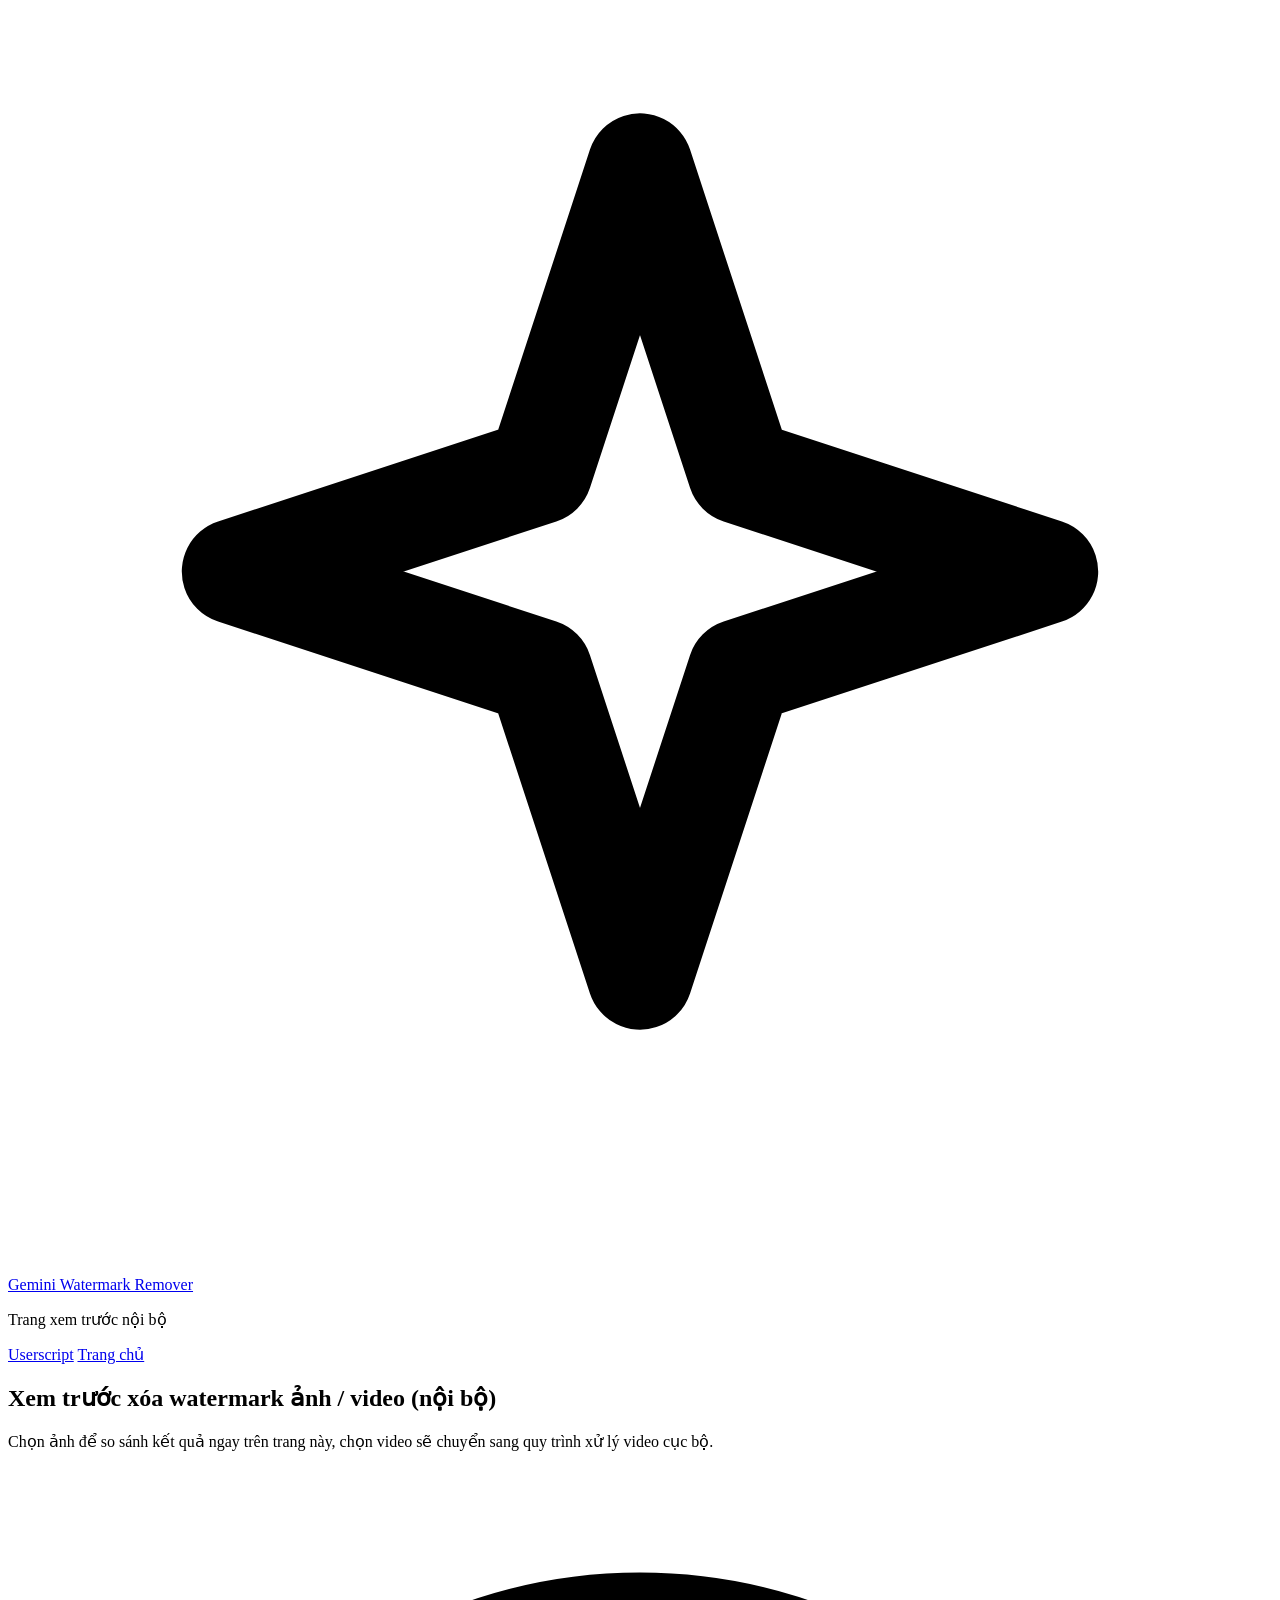
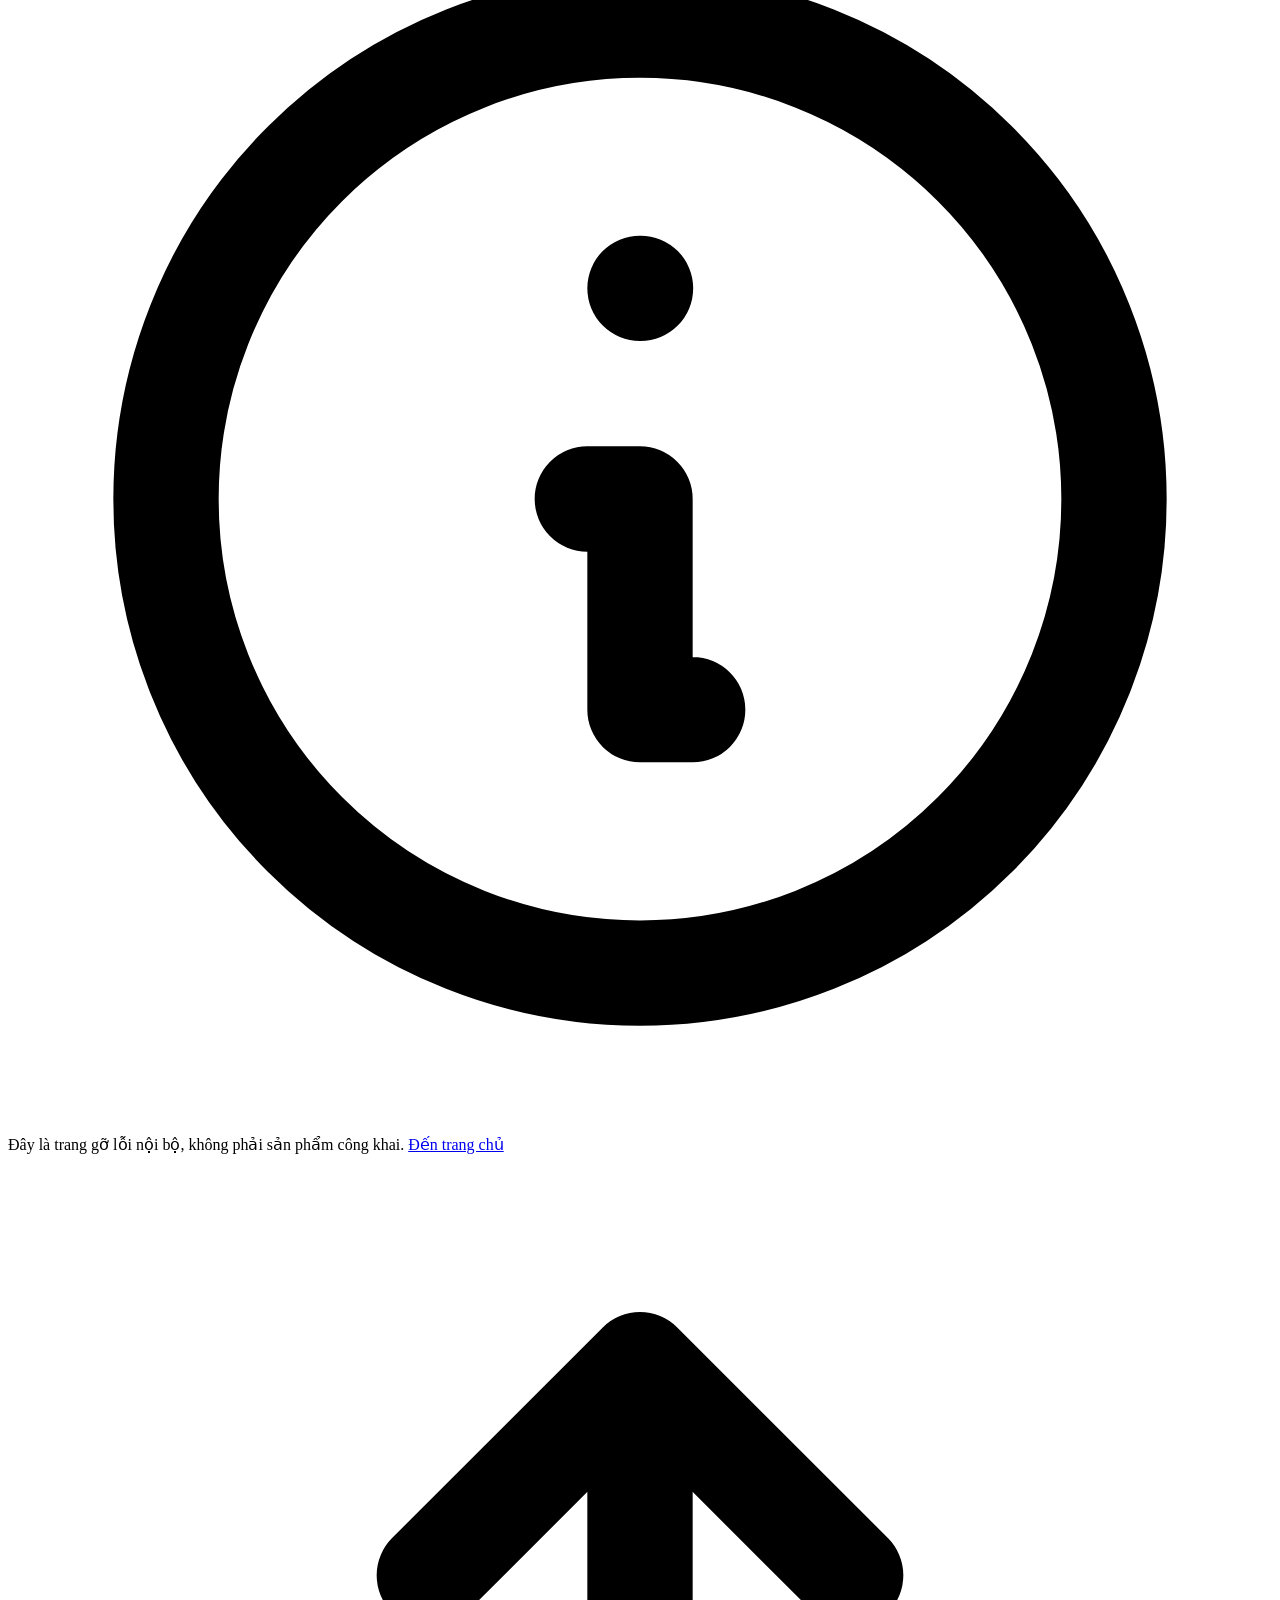
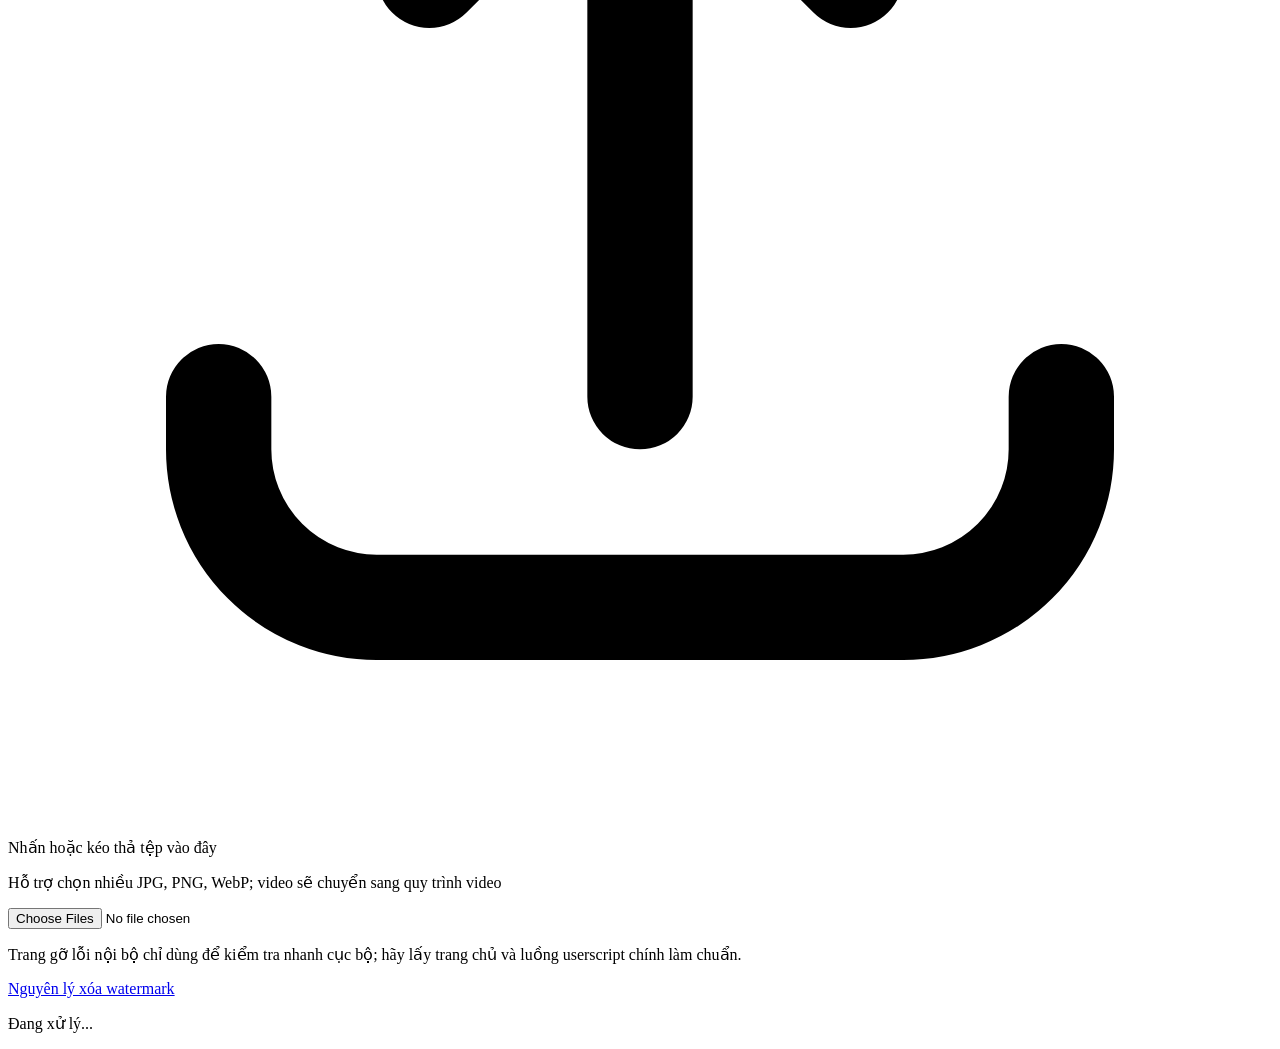
==== public/dev-preview.html @ e441774e "Vietnamese UI localization and video batch queue" ====
<!DOCTYPE html>
<html lang="vi">
<head>
  <meta charset="UTF-8">
  <meta name="viewport" content="width=device-width, initial-scale=1.0">
  <title>Gemini Watermark Remover - Xem trước nội bộ</title>
  <meta name="description" content="Internal image and video preview harness for the open-source Gemini watermark remover.">
  <meta name="robots" content="noindex, nofollow">
  <link rel="canonical" href="https://geminiwatermarkremover.io/">
  <link rel="icon" href="data:image/svg+xml,%3Csvg class='h-10 w-10 text-emerald-500' xmlns='http://www.w3.org/2000/svg' viewBox='0 0 24 24' fill='none' stroke='%2310b981' stroke-width='2' stroke-linecap='round' stroke-linejoin='round'%3E%3Cpath d='M12 3l-1.9 5.8-5.8 1.9 5.8 1.9 1.9 5.8 1.9-5.8 5.8-1.9-5.8-1.9z'/%3E%3C/svg%3E">
  <link rel="stylesheet" href="dev-preview.css">
  <script>
    // The legacy i18n bootstrap used to strip `loading` from <body> once translations
    // were applied. After retiring that module, nothing cleared the class and the
    // page stayed at opacity:0 (blank). Clear it as soon as the DOM is parsed.
    document.addEventListener('DOMContentLoaded', () => {
      document.body.classList.remove('loading');
    });
  </script>
</head>
<body class="bg-white text-gray-800 antialiased selection:bg-primary selection:text-white flex flex-col min-h-screen loading">
  <header class="sticky top-0 z-50 bg-white/95 backdrop-blur-md border-b border-gray-100">
    <div class="max-w-7xl mx-auto px-4 sm:px-6 lg:px-8 h-16 flex items-center justify-between">
      <div class="flex items-center gap-2">
        <svg class="h-10 w-10 text-emerald-500" xmlns="http://www.w3.org/2000/svg" viewBox="0 0 24 24" fill="none" stroke="currentColor" stroke-width="2" stroke-linecap="round" stroke-linejoin="round">
          <path d="m12 3-1.9 5.8-5.8 1.9 5.8 1.9 1.9 5.8 1.9-5.8 5.8-1.9-5.8-1.9Z"></path>
        </svg>
        <div>
          <a href="./" class="text-sm md:text-xl font-bold tracking-tight text-primary hover:text-primary-hover transition-colors">Gemini Watermark Remover</a>
          <p class="text-xs text-gray-500">Trang xem trước nội bộ</p>
        </div>
      </div>
      <nav class="flex gap-3 text-sm font-medium text-gray-600 items-center">
        <a href="userscript/gemini-watermark-remover.user.js" target="_blank" class="hidden md:inline-block hover:text-primary transition-colors">Userscript</a>
        <a href="https://geminiwatermarkremover.io/" target="_blank" rel="noopener noreferrer" class="hover:text-primary transition-colors">Trang chủ</a>
      </nav>
    </div>
  </header>

  <main class="flex-grow bg-gray-50/50 pb-12">
    <section class="pt-12 pb-8 text-center px-4">
      <h1 class="text-3xl md:text-4xl font-bold text-gray-900 mb-4 tracking-tight">
        Xem trước xóa watermark ảnh / video (nội bộ)
      </h1>
      <p class="text-gray-500 max-w-2xl mx-auto mb-6 text-sm md:text-base">
        Chọn ảnh để so sánh kết quả ngay trên trang này, chọn video sẽ chuyển sang quy trình xử lý video cục bộ.
      </p>

      <div class="max-w-xl mx-auto flex items-center justify-center gap-2 text-sm text-gray-500 bg-white border border-gray-200 rounded-full px-4 py-1.5 shadow-sm mb-8">
        <svg class="w-4 h-4 text-gray-400" fill="none" stroke="currentColor" viewBox="0 0 24 24"><path stroke-linecap="round" stroke-linejoin="round" stroke-width="2" d="M13 16h-1v-4h-1m1-4h.01M21 12a9 9 0 11-18 0 9 9 0 0118 0z"></path></svg>
        <span>Đây là trang gỡ lỗi nội bộ, không phải sản phẩm công khai.</span>
        <a href="https://geminiwatermarkremover.io/" target="_blank" rel="noopener noreferrer" class="font-medium text-gray-700 hover:text-black underline underline-offset-2">Đến trang chủ</a>
      </div>

      <div class="max-w-3xl mx-auto bg-white rounded-xl shadow-sm border border-gray-200 overflow-hidden">
        <div id="uploadArea" class="group relative flex flex-col items-center justify-center w-full h-56 hover:bg-gray-50 transition-colors cursor-pointer">
          <div class="absolute inset-4 border-2 border-dashed border-gray-200 rounded-lg group-hover:border-gray-300 transition-colors pointer-events-none"></div>
          <div class="flex flex-col items-center justify-center relative z-10">
            <div class="w-12 h-12 bg-gray-100 rounded-full flex items-center justify-center mb-3 text-gray-500 group-hover:text-gray-700 group-hover:scale-105 transition-all duration-200">
              <svg class="w-6 h-6" fill="none" stroke="currentColor" viewBox="0 0 24 24"><path d="M4 16v1a3 3 0 003 3h10a3 3 0 003-3v-1m-4-8l-4-4m0 0L8 8m4-4v12" stroke-width="2" stroke-linecap="round" stroke-linejoin="round"></path></svg>
            </div>
            <p class="mb-1 text-base font-medium text-gray-800">Nhấn hoặc kéo thả tệp vào đây</p>
            <p class="text-xs text-gray-400">Hỗ trợ chọn nhiều JPG, PNG, WebP; video sẽ chuyển sang quy trình video</p>
          </div>
          <input type="file" id="fileInput" accept="image/jpeg,image/png,image/webp,video/mp4,video/webm,video/quicktime,video/*" multiple class="hidden" />
        </div>
      </div>
    </section>

    <section id="singlePreview" class="max-w-6xl mx-auto px-4" style="display: none;">
      <div class="flex flex-col md:flex-row gap-6">
        <div class="flex-1">
          <div class="bg-white rounded-xl shadow-sm border border-gray-200 overflow-hidden flex flex-col h-full">
            <div class="bg-gray-50/80 px-4 py-2.5 border-b border-gray-200 flex justify-between items-center">
              <h3 class="text-sm font-semibold text-gray-700 flex items-center gap-2">
                So sánh trước / sau
              </h3>
              <div class="flex gap-4">
                <span id="originalInfo" class="text-xs text-gray-500 font-mono"></span>
                <span id="processedInfo" class="text-xs text-primary font-mono" style="display: none;"></span>
              </div>
            </div>

            <div class="relative w-full flex-1 flex items-center justify-center bg-[url('[data-uri]')] select-none group min-h-[400px]">
              <div id="comparisonContainer" class="relative mx-auto w-fit max-w-full">
                <img id="originalImage" class="block w-auto h-auto max-w-full max-h-[65vh] object-contain object-right-bottom" draggable="false" />
                <div id="processedOverlay" class="absolute top-0 left-0 h-full w-[50%] overflow-hidden border-r-[1.5px] border-white shadow-[1px_0_4px_rgba(0,0,0,0.15)] box-content z-10" style="display: none;">
                  <img id="processedImage" class="block h-full max-w-none object-contain object-right-bottom" draggable="false" />
                </div>
                <div id="sliderHandle" class="absolute top-0 bottom-0 w-10 -ml-5 z-20 cursor-col-resize flex items-center justify-center group-hover:opacity-100 transition-opacity" style="left: 50%; display: none;">
                  <div class="absolute w-7 h-7 bg-white rounded-full shadow-[0_1px_3px_rgba(0,0,0,0.2)] flex items-center justify-center border border-gray-100">
                    <svg class="w-3.5 h-3.5 text-gray-400" fill="none" stroke="currentColor" viewBox="0 0 24 24"><path stroke-linecap="round" stroke-linejoin="round" stroke-width="2.5" d="M8 9l-3 3 3 3m8-6l3 3-3 3"></path></svg>
                  </div>
                </div>
                <div class="absolute top-3 left-3 bg-white/90 backdrop-blur text-gray-700 text-xs font-medium px-2 py-0.5 rounded shadow-sm border border-gray-200 pointer-events-none z-30">Đã xử lý</div>
                <div class="absolute top-3 right-3 bg-white/90 backdrop-blur text-gray-700 text-xs font-medium px-2 py-0.5 rounded shadow-sm border border-gray-200 pointer-events-none z-30">Ảnh gốc</div>
              </div>
            </div>
          </div>
        </div>

        <div class="w-full md:w-64 lg:w-72 flex-shrink-0">
          <div class="bg-white rounded-xl shadow-sm border border-gray-200 p-5 sticky top-20">
            <h4 class="text-sm font-semibold text-gray-900 mb-4">Thao tác</h4>
            <div class="space-y-2.5">
              <button id="copyBtn" class="w-full py-2 px-4 bg-primary hover:bg-primary-hover active:scale-[0.98] text-white rounded-lg text-sm font-medium transition-transform duration-100 flex items-center justify-center gap-2 shadow-sm" style="display: none;">
                <svg class="w-4 h-4" fill="none" stroke="currentColor" viewBox="0 0 24 24"><path stroke-linecap="round" stroke-linejoin="round" stroke-width="2" d="M8 5H6a2 2 0 00-2 2v12a2 2 0 002 2h10a2 2 0 002-2v-1M8 5a2 2 0 002 2h2a2 2 0 002-2M8 5a2 2 0 002-2M8 5a2 2 0 012-2h2a2 2 0 012 2m-1 10H8m4-3H8m1.5 6H8"></path></svg>
                <span>Sao chép kết quả</span>
              </button>

              <button id="downloadBtn" class="w-full py-2 px-4 bg-gray-900 hover:bg-black active:scale-[0.98] text-white rounded-lg text-sm font-medium transition-transform duration-100 flex items-center justify-center gap-2 shadow-sm" style="display: none;">
                <svg class="w-4 h-4" fill="none" stroke="currentColor" viewBox="0 0 24 24"><path stroke-linecap="round" stroke-linejoin="round" stroke-width="2" d="M4 16v1a3 3 0 003 3h10a3 3 0 003-3v-1m-4-4l-4 4m0 0l-4-4m4 4V4"></path></svg>
                <span>Tải kết quả</span>
              </button>

              <button id="resetBtn" class="w-full py-2 px-4 bg-white border border-gray-200 text-gray-600 hover:bg-gray-50 active:scale-[0.98] rounded-lg text-sm font-medium transition-transform duration-100 flex items-center justify-center gap-2">
                <svg class="w-4 h-4" fill="none" stroke="currentColor" viewBox="0 0 24 24"><path stroke-linecap="round" stroke-linejoin="round" stroke-width="2" d="M4 4v5h.582m15.356 2A8.001 8.001 0 004.582 9m0 0H9m11 11v-5h-.581m0 0a8.003 8.003 0 01-15.357-2m15.357 2H15"></path></svg>
                <span>Đổi tệp</span>
              </button>
            </div>
            <div id="statusMessage" class="mt-4 text-xs text-gray-500 min-h-[1.25rem]"></div>
          </div>
        </div>
      </div>
    </section>

    <section id="multiPreview" class="max-w-6xl mx-auto px-4" style="display: none;">
      <div class="bg-white rounded-xl shadow-sm border border-gray-200 overflow-hidden">
        <div class="bg-gray-50/80 px-4 py-2.5 border-b border-gray-200 flex justify-between items-center">
          <div>
            <h3 class="text-sm font-semibold text-gray-700">Xem trước hàng loạt</h3>
            <p id="progressText" class="text-xs text-gray-500">Tiến độ: 0/0</p>
          </div>
          <button id="batchResetBtn" class="py-2 px-4 bg-white border border-gray-200 text-gray-600 hover:bg-gray-50 active:scale-[0.98] rounded-lg text-sm font-medium transition-transform duration-100">
            Đổi tệp
          </button>
        </div>
        <div id="imageList" class="batch-list"></div>
      </div>
    </section>
  </main>

  <footer class="bg-emerald-600 text-white py-8 mt-auto">
    <div class="max-w-7xl mx-auto px-4 text-center">
      <p class="text-emerald-100 text-sm mb-4">
        Trang gỡ lỗi nội bộ chỉ dùng để kiểm tra nhanh cục bộ; hãy lấy trang chủ và luồng userscript chính làm chuẩn.
      </p>
      <div class="text-sm font-medium">
        <a href="https://allenkuo.medium.com/removing-gemini-ai-watermarks-a-deep-dive-into-reverse-alpha-blending-bbbd83af2a3f" target="_blank" rel="noopener noreferrer" class="hover:text-white transition-colors">Nguyên lý xóa watermark</a>
      </div>
    </div>
  </footer>

  <div id="loadingOverlay" class="fixed inset-0 bg-white/80 backdrop-blur-sm z-[60] hidden flex items-center justify-center">
    <div class="flex flex-col items-center">
      <div class="animate-spin rounded-full h-12 w-12 border-b-2 border-primary mb-4"></div>
      <p class="text-gray-600 font-medium">Đang xử lý...</p>
    </div>
  </div>

  <script src="app.js"></script>
</body>
</html>
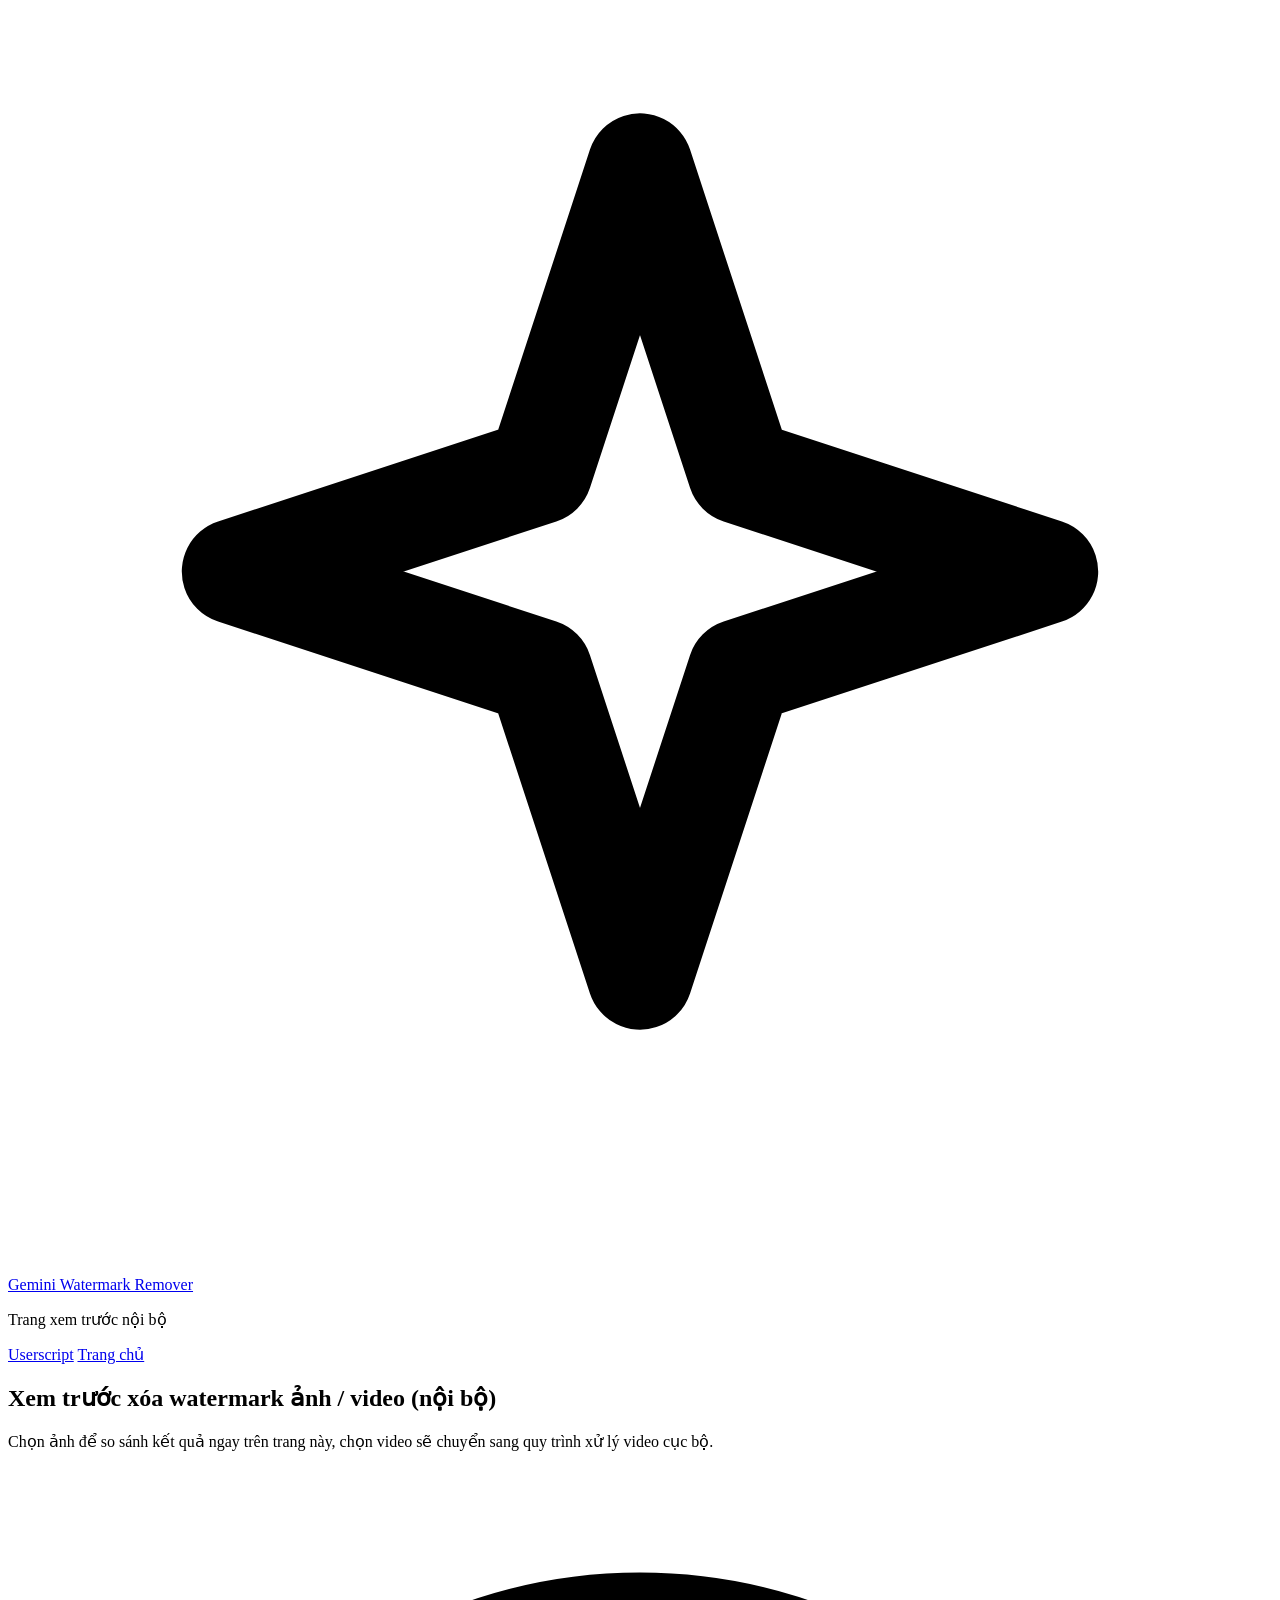
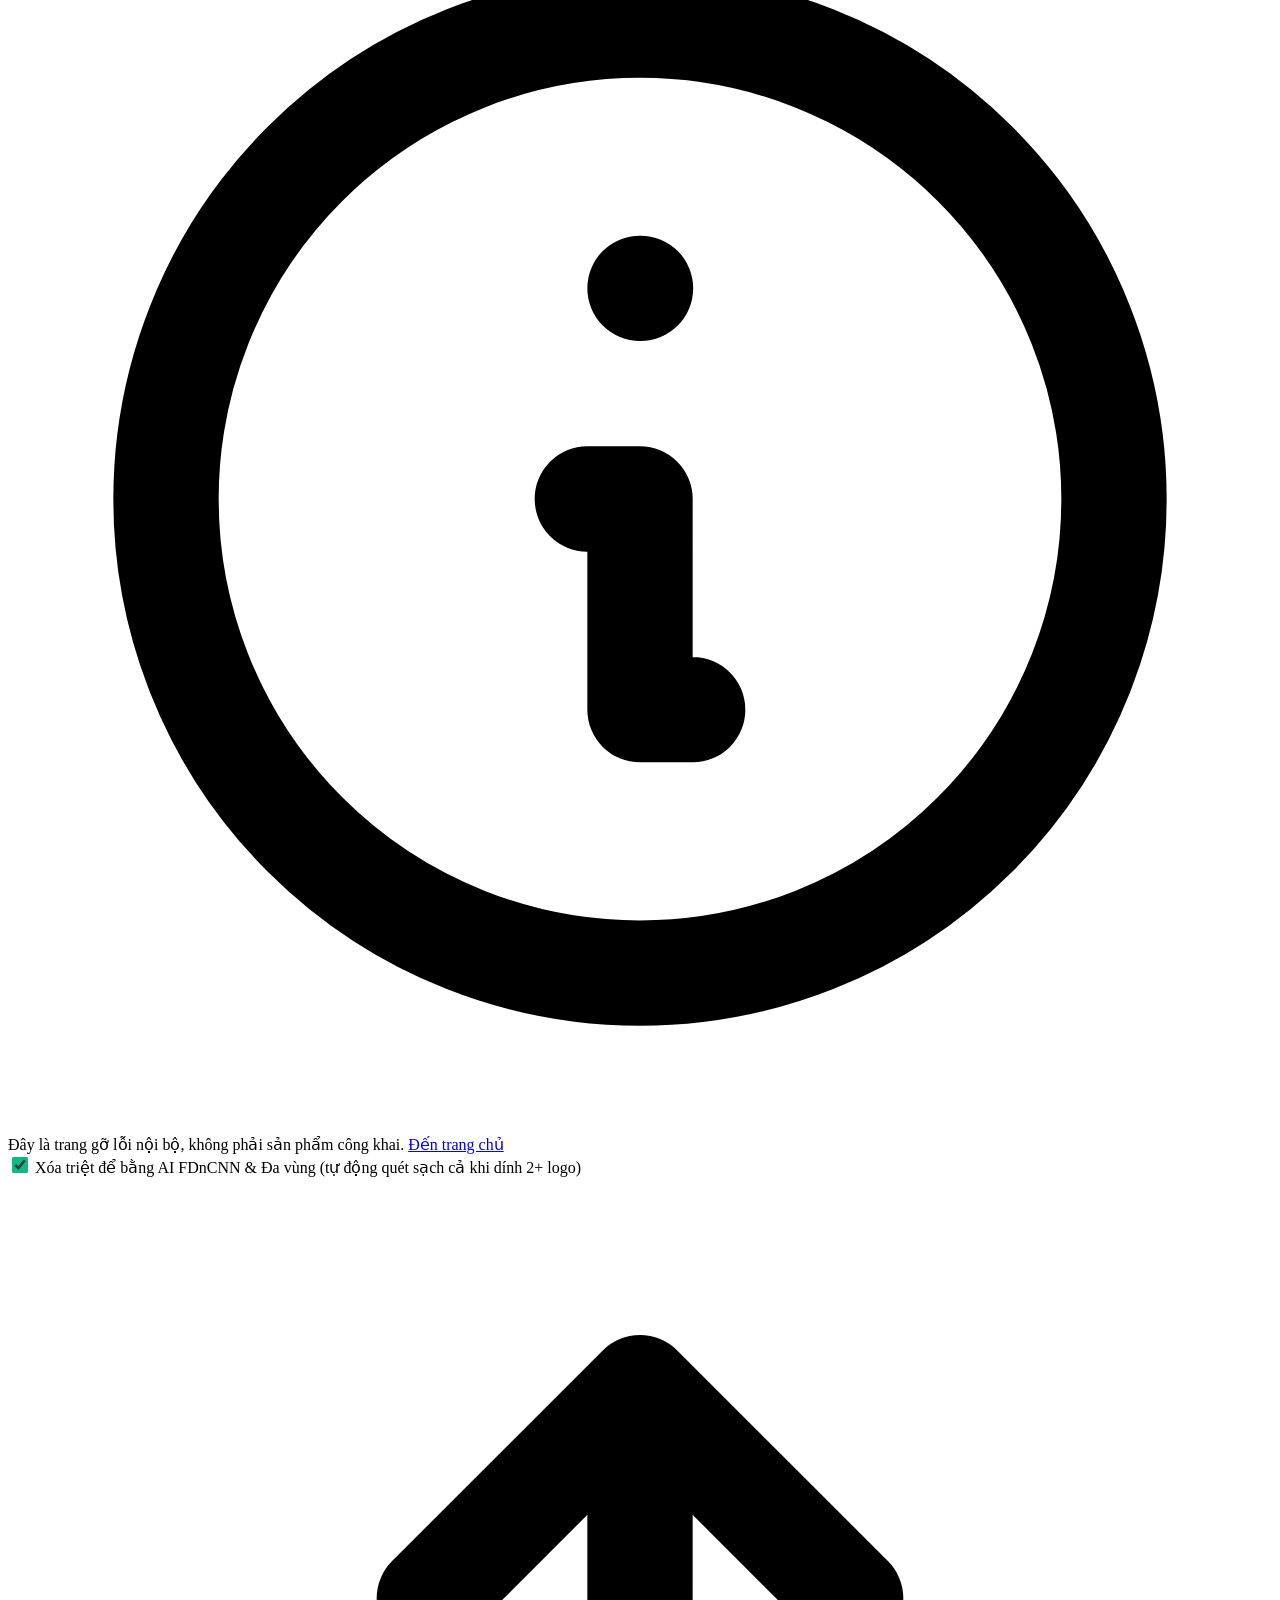
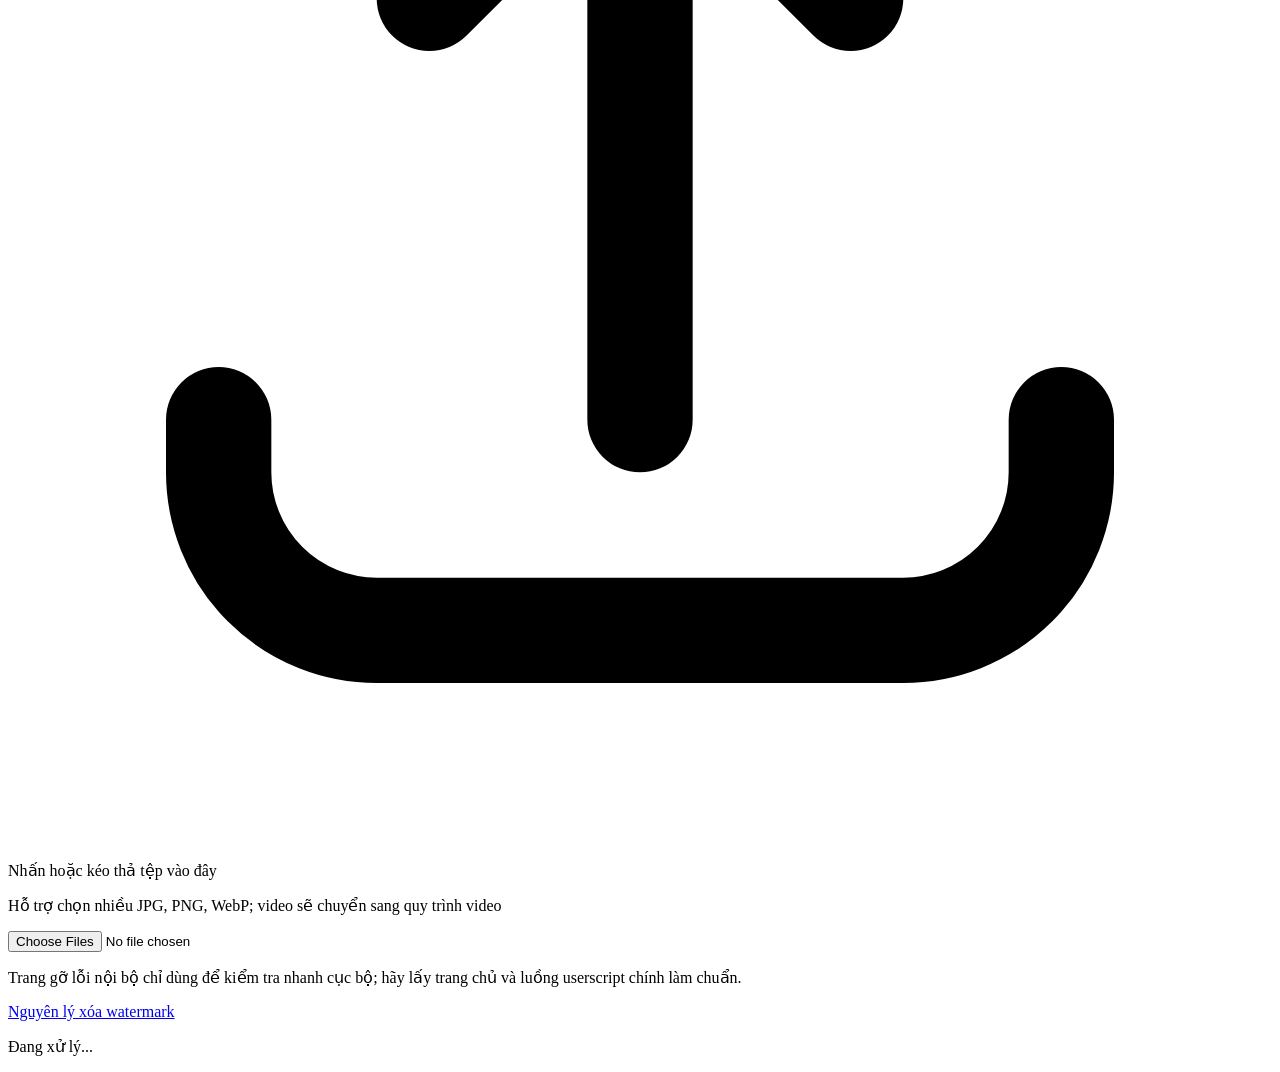
==== commit 7351ce12: "refactor: add local dev preview tools, multi-region watermark cleanup engine, and video processing p" ====
--- a/public/dev-preview.html
+++ b/public/dev-preview.html
@@ -50,6 +50,13 @@
         <svg class="w-4 h-4 text-gray-400" fill="none" stroke="currentColor" viewBox="0 0 24 24"><path stroke-linecap="round" stroke-linejoin="round" stroke-width="2" d="M13 16h-1v-4h-1m1-4h.01M21 12a9 9 0 11-18 0 9 9 0 0118 0z"></path></svg>
         <span>Đây là trang gỡ lỗi nội bộ, không phải sản phẩm công khai.</span>
         <a href="https://geminiwatermarkremover.io/" target="_blank" rel="noopener noreferrer" class="font-medium text-gray-700 hover:text-black underline underline-offset-2">Đến trang chủ</a>
+      </div>
+
+      <div class="max-w-3xl mx-auto mb-4 flex items-center justify-center">
+        <label for="thoroughModeToggle" class="flex items-center gap-2 text-sm text-gray-700 bg-white border border-gray-200 rounded-full px-4 py-2 shadow-sm cursor-pointer select-none">
+          <input type="checkbox" id="thoroughModeToggle" checked style="accent-color: #10b981; width: 16px; height: 16px; cursor: pointer;" />
+          <span class="font-medium">Xóa triệt để bằng AI FDnCNN &amp; Đa vùng (tự động quét sạch cả khi dính 2+ logo)</span>
+        </label>
       </div>
 
       <div class="max-w-3xl mx-auto bg-white rounded-xl shadow-sm border border-gray-200 overflow-hidden">
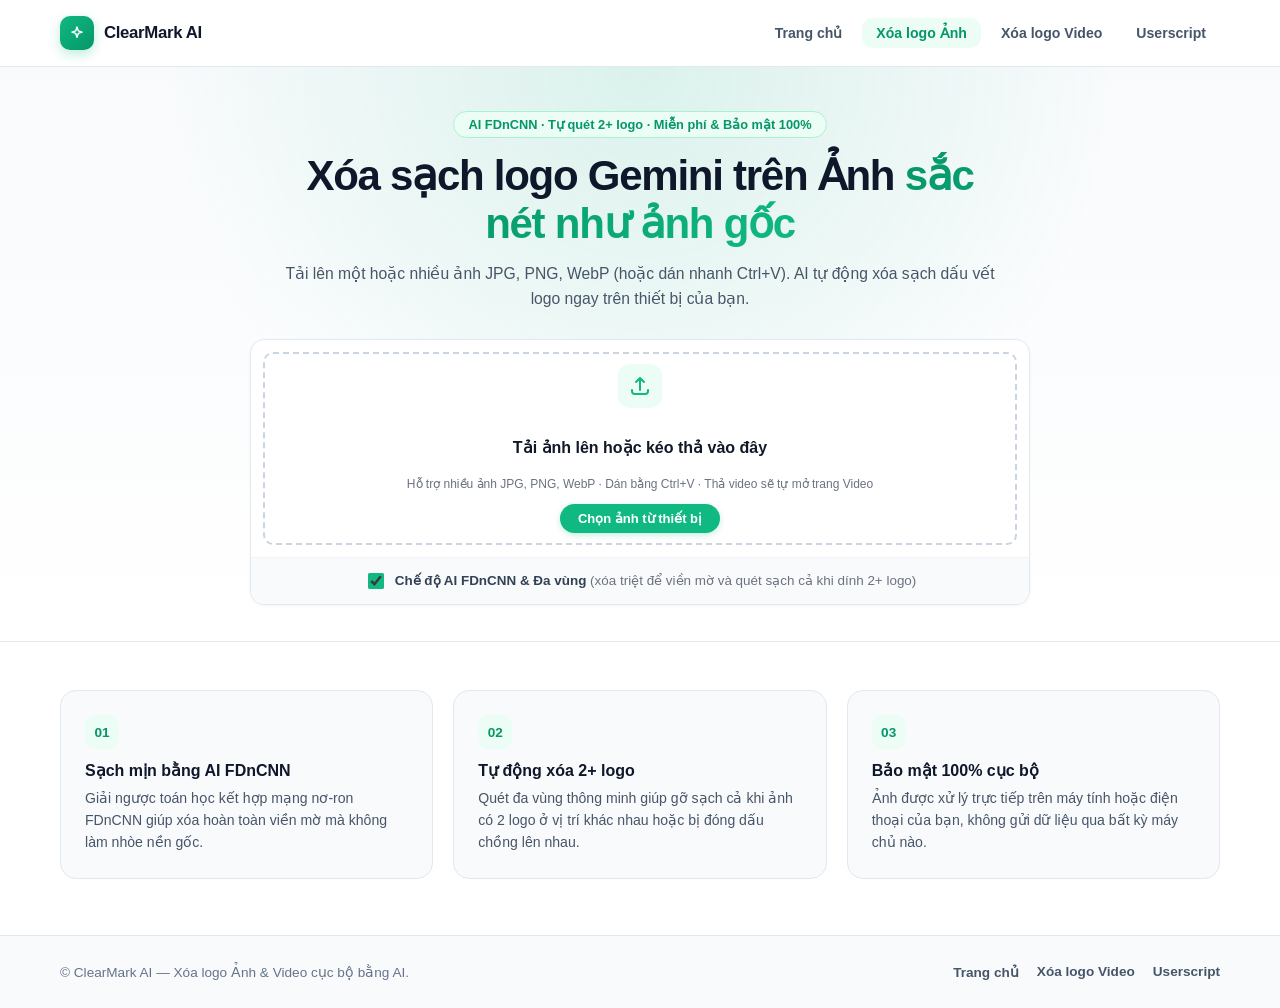
==== commit 81d2f3e0: "feat: add development preview assets and application scaffolding" ====
--- a/public/dev-preview.html
+++ b/public/dev-preview.html
@@ -2,161 +2,212 @@
 <html lang="vi">
 <head>
   <meta charset="UTF-8">
-  <meta name="viewport" content="width=device-width, initial-scale=1.0">
-  <title>Gemini Watermark Remover - Xem trước nội bộ</title>
-  <meta name="description" content="Internal image and video preview harness for the open-source Gemini watermark remover.">
+  <meta name="viewport" content="width=device-width, initial-scale=1.0, viewport-fit=cover">
+  <title>ClearMark AI — Xóa logo Gemini trên Ảnh bằng AI</title>
+  <meta name="description" content="Xóa sạch logo Gemini trên ảnh chỉ trong 1 giây bằng AI FDnCNN. Hỗ trợ xóa hàng loạt, tự quét 2+ logo và bảo mật 100% trên thiết bị.">
   <meta name="robots" content="noindex, nofollow">
-  <link rel="canonical" href="https://geminiwatermarkremover.io/">
+  <meta name="theme-color" content="#059669">
   <link rel="icon" href="data:image/svg+xml,%3Csvg class='h-10 w-10 text-emerald-500' xmlns='http://www.w3.org/2000/svg' viewBox='0 0 24 24' fill='none' stroke='%2310b981' stroke-width='2' stroke-linecap='round' stroke-linejoin='round'%3E%3Cpath d='M12 3l-1.9 5.8-5.8 1.9 5.8 1.9 1.9 5.8 1.9-5.8 5.8-1.9-5.8-1.9z'/%3E%3C/svg%3E">
   <link rel="stylesheet" href="dev-preview.css">
   <script>
-    // The legacy i18n bootstrap used to strip `loading` from <body> once translations
-    // were applied. After retiring that module, nothing cleared the class and the
-    // page stayed at opacity:0 (blank). Clear it as soon as the DOM is parsed.
     document.addEventListener('DOMContentLoaded', () => {
       document.body.classList.remove('loading');
     });
   </script>
 </head>
-<body class="bg-white text-gray-800 antialiased selection:bg-primary selection:text-white flex flex-col min-h-screen loading">
-  <header class="sticky top-0 z-50 bg-white/95 backdrop-blur-md border-b border-gray-100">
-    <div class="max-w-7xl mx-auto px-4 sm:px-6 lg:px-8 h-16 flex items-center justify-between">
-      <div class="flex items-center gap-2">
-        <svg class="h-10 w-10 text-emerald-500" xmlns="http://www.w3.org/2000/svg" viewBox="0 0 24 24" fill="none" stroke="currentColor" stroke-width="2" stroke-linecap="round" stroke-linejoin="round">
-          <path d="m12 3-1.9 5.8-5.8 1.9 5.8 1.9 1.9 5.8 1.9-5.8 5.8-1.9-5.8-1.9Z"></path>
-        </svg>
-        <div>
-          <a href="./" class="text-sm md:text-xl font-bold tracking-tight text-primary hover:text-primary-hover transition-colors">Gemini Watermark Remover</a>
-          <p class="text-xs text-gray-500">Trang xem trước nội bộ</p>
-        </div>
-      </div>
-      <nav class="flex gap-3 text-sm font-medium text-gray-600 items-center">
-        <a href="userscript/gemini-watermark-remover.user.js" target="_blank" class="hidden md:inline-block hover:text-primary transition-colors">Userscript</a>
-        <a href="https://geminiwatermarkremover.io/" target="_blank" rel="noopener noreferrer" class="hover:text-primary transition-colors">Trang chủ</a>
+<body class="saas-body text-gray-800 antialiased selection:bg-primary selection:text-white flex flex-col min-h-screen loading">
+  <header class="saas-navbar sticky top-0 z-50">
+    <div class="saas-container saas-navbar-inner">
+      <a href="./index.html" class="saas-brand">
+        <span class="saas-brand-mark" aria-hidden="true">
+          <svg class="w-4 h-4" xmlns="http://www.w3.org/2000/svg" viewBox="0 0 24 24" fill="none" stroke="currentColor" stroke-width="2.2" stroke-linecap="round" stroke-linejoin="round">
+            <path d="m12 3-1.9 5.8-5.8 1.9 5.8 1.9 1.9 5.8 1.9-5.8 5.8-1.9-5.8-1.9Z"></path>
+          </svg>
+        </span>
+        <span>ClearMark AI</span>
+      </a>
+
+      <nav class="saas-nav" aria-label="Điều hướng chính">
+        <a href="./index.html" class="saas-nav-link">Trang chủ</a>
+        <a href="./dev-preview.html" class="saas-nav-link active" aria-current="page">Xóa logo Ảnh</a>
+        <a href="./video-preview.html" class="saas-nav-link">Xóa logo Video</a>
+        <a href="userscript/gemini-watermark-remover.user.js" target="_blank" class="saas-nav-link saas-hide-sm">Userscript</a>
       </nav>
     </div>
   </header>
 
-  <main class="flex-grow bg-gray-50/50 pb-12">
-    <section class="pt-12 pb-8 text-center px-4">
-      <h1 class="text-3xl md:text-4xl font-bold text-gray-900 mb-4 tracking-tight">
-        Xem trước xóa watermark ảnh / video (nội bộ)
-      </h1>
-      <p class="text-gray-500 max-w-2xl mx-auto mb-6 text-sm md:text-base">
-        Chọn ảnh để so sánh kết quả ngay trên trang này, chọn video sẽ chuyển sang quy trình xử lý video cục bộ.
-      </p>
-
-      <div class="max-w-xl mx-auto flex items-center justify-center gap-2 text-sm text-gray-500 bg-white border border-gray-200 rounded-full px-4 py-1.5 shadow-sm mb-8">
-        <svg class="w-4 h-4 text-gray-400" fill="none" stroke="currentColor" viewBox="0 0 24 24"><path stroke-linecap="round" stroke-linejoin="round" stroke-width="2" d="M13 16h-1v-4h-1m1-4h.01M21 12a9 9 0 11-18 0 9 9 0 0118 0z"></path></svg>
-        <span>Đây là trang gỡ lỗi nội bộ, không phải sản phẩm công khai.</span>
-        <a href="https://geminiwatermarkremover.io/" target="_blank" rel="noopener noreferrer" class="font-medium text-gray-700 hover:text-black underline underline-offset-2">Đến trang chủ</a>
-      </div>
-
-      <div class="max-w-3xl mx-auto mb-4 flex items-center justify-center">
-        <label for="thoroughModeToggle" class="flex items-center gap-2 text-sm text-gray-700 bg-white border border-gray-200 rounded-full px-4 py-2 shadow-sm cursor-pointer select-none">
-          <input type="checkbox" id="thoroughModeToggle" checked style="accent-color: #10b981; width: 16px; height: 16px; cursor: pointer;" />
-          <span class="font-medium">Xóa triệt để bằng AI FDnCNN &amp; Đa vùng (tự động quét sạch cả khi dính 2+ logo)</span>
-        </label>
-      </div>
-
-      <div class="max-w-3xl mx-auto bg-white rounded-xl shadow-sm border border-gray-200 overflow-hidden">
-        <div id="uploadArea" class="group relative flex flex-col items-center justify-center w-full h-56 hover:bg-gray-50 transition-colors cursor-pointer">
-          <div class="absolute inset-4 border-2 border-dashed border-gray-200 rounded-lg group-hover:border-gray-300 transition-colors pointer-events-none"></div>
-          <div class="flex flex-col items-center justify-center relative z-10">
-            <div class="w-12 h-12 bg-gray-100 rounded-full flex items-center justify-center mb-3 text-gray-500 group-hover:text-gray-700 group-hover:scale-105 transition-all duration-200">
-              <svg class="w-6 h-6" fill="none" stroke="currentColor" viewBox="0 0 24 24"><path d="M4 16v1a3 3 0 003 3h10a3 3 0 003-3v-1m-4-8l-4-4m0 0L8 8m4-4v12" stroke-width="2" stroke-linecap="round" stroke-linejoin="round"></path></svg>
-            </div>
-            <p class="mb-1 text-base font-medium text-gray-800">Nhấn hoặc kéo thả tệp vào đây</p>
-            <p class="text-xs text-gray-400">Hỗ trợ chọn nhiều JPG, PNG, WebP; video sẽ chuyển sang quy trình video</p>
-          </div>
-          <input type="file" id="fileInput" accept="image/jpeg,image/png,image/webp,video/mp4,video/webm,video/quicktime,video/*" multiple class="hidden" />
-        </div>
-      </div>
-    </section>
-
-    <section id="singlePreview" class="max-w-6xl mx-auto px-4" style="display: none;">
-      <div class="flex flex-col md:flex-row gap-6">
-        <div class="flex-1">
-          <div class="bg-white rounded-xl shadow-sm border border-gray-200 overflow-hidden flex flex-col h-full">
-            <div class="bg-gray-50/80 px-4 py-2.5 border-b border-gray-200 flex justify-between items-center">
-              <h3 class="text-sm font-semibold text-gray-700 flex items-center gap-2">
-                So sánh trước / sau
-              </h3>
-              <div class="flex gap-4">
-                <span id="originalInfo" class="text-xs text-gray-500 font-mono"></span>
-                <span id="processedInfo" class="text-xs text-primary font-mono" style="display: none;"></span>
-              </div>
-            </div>
-
-            <div class="relative w-full flex-1 flex items-center justify-center bg-[url('[data-uri]')] select-none group min-h-[400px]">
-              <div id="comparisonContainer" class="relative mx-auto w-fit max-w-full">
-                <img id="originalImage" class="block w-auto h-auto max-w-full max-h-[65vh] object-contain object-right-bottom" draggable="false" />
-                <div id="processedOverlay" class="absolute top-0 left-0 h-full w-[50%] overflow-hidden border-r-[1.5px] border-white shadow-[1px_0_4px_rgba(0,0,0,0.15)] box-content z-10" style="display: none;">
-                  <img id="processedImage" class="block h-full max-w-none object-contain object-right-bottom" draggable="false" />
-                </div>
-                <div id="sliderHandle" class="absolute top-0 bottom-0 w-10 -ml-5 z-20 cursor-col-resize flex items-center justify-center group-hover:opacity-100 transition-opacity" style="left: 50%; display: none;">
-                  <div class="absolute w-7 h-7 bg-white rounded-full shadow-[0_1px_3px_rgba(0,0,0,0.2)] flex items-center justify-center border border-gray-100">
-                    <svg class="w-3.5 h-3.5 text-gray-400" fill="none" stroke="currentColor" viewBox="0 0 24 24"><path stroke-linecap="round" stroke-linejoin="round" stroke-width="2.5" d="M8 9l-3 3 3 3m8-6l3 3-3 3"></path></svg>
+  <main class="flex-grow">
+    <section class="saas-hero">
+      <div class="saas-container">
+        <div class="saas-hero-copy">
+          <span class="saas-badge">AI FDnCNN · Tự quét 2+ logo · Miễn phí &amp; Bảo mật 100%</span>
+          <h1 class="saas-title">Xóa sạch logo Gemini trên Ảnh <span>sắc nét như ảnh gốc</span></h1>
+          <p class="saas-subtitle">
+            Tải lên một hoặc nhiều ảnh JPG, PNG, WebP (hoặc dán nhanh Ctrl+V). AI tự động xóa sạch dấu vết logo ngay trên thiết bị của bạn.
+          </p>
+        </div>
+
+        <div class="saas-upload-wrap">
+          <div class="app-card upload-shell overflow-hidden">
+            <div id="uploadArea" class="group relative flex flex-col items-center justify-center w-full upload-dropzone hover:bg-gray-50 transition-colors cursor-pointer">
+              <div class="upload-dashed-frame pointer-events-none"></div>
+              <div class="flex flex-col items-center justify-center relative z-10 px-4 text-center">
+                <div class="upload-icon-circle mb-3 text-emerald-500 group-hover:scale-105 transition-all duration-200">
+                  <svg class="w-6 h-6" fill="none" stroke="currentColor" viewBox="0 0 24 24"><path d="M4 16v1a3 3 0 003 3h10a3 3 0 003-3v-1m-4-8l-4-4m0 0L8 8m4-4v12" stroke-width="2" stroke-linecap="round" stroke-linejoin="round"></path></svg>
+                </div>
+                <p class="mb-1 text-base font-bold text-gray-900">Tải ảnh lên hoặc kéo thả vào đây</p>
+                <p class="text-xs text-gray-500 mb-3">Hỗ trợ nhiều ảnh JPG, PNG, WebP · Dán bằng Ctrl+V · Thả video sẽ tự mở trang Video</p>
+                <span class="upload-cta-pill">Chọn ảnh từ thiết bị</span>
+              </div>
+              <input type="file" id="fileInput" accept="image/jpeg,image/png,image/webp,video/mp4,video/webm,video/quicktime,video/*" multiple class="hidden" />
+            </div>
+
+            <div class="upload-options-bar">
+              <label for="thoroughModeToggle" class="ai-toggle-label">
+                <input type="checkbox" id="thoroughModeToggle" checked class="toggle-checkbox" />
+                <span><strong>Chế độ AI FDnCNN &amp; Đa vùng</strong> <span class="text-gray-500">(xóa triệt để viền mờ và quét sạch cả khi dính 2+ logo)</span></span>
+              </label>
+            </div>
+          </div>
+        </div>
+      </div>
+    </section>
+
+    <section id="singlePreview" class="saas-workspace-section" style="display: none;">
+      <div class="saas-container">
+        <div class="single-grid">
+          <div class="single-stage">
+            <div class="app-card overflow-hidden flex flex-col h-full">
+              <div class="app-panel-head preview-bar">
+                <div class="flex items-center gap-2">
+                  <h3 class="text-sm font-semibold text-gray-800 m-0">So sánh Trước / Sau</h3>
+                  <span class="slider-hint-badge">Kéo thanh trượt</span>
+                </div>
+                <div class="meta-readout">
+                  <span id="originalInfo" class="text-xs text-gray-500 font-mono"></span>
+                  <span id="processedInfo" class="text-xs text-primary font-mono" style="display: none;"></span>
+                </div>
+              </div>
+
+              <div class="comparison-stage relative w-full flex-1 flex items-center justify-center bg-[url('[data-uri]')] select-none group">
+                <div id="comparisonContainer" class="relative mx-auto w-fit max-w-full">
+                  <img id="originalImage" class="block w-auto h-auto max-w-full max-h-[65vh] object-contain object-right-bottom" draggable="false" />
+                  <div id="processedOverlay" class="absolute top-0 left-0 h-full w-[50%] overflow-hidden border-r-[1.5px] border-white shadow-[1px_0_4px_rgba(0,0,0,0.15)] box-content z-10" style="display: none;">
+                    <img id="processedImage" class="block h-full max-w-none object-contain object-right-bottom" draggable="false" />
                   </div>
-                </div>
-                <div class="absolute top-3 left-3 bg-white/90 backdrop-blur text-gray-700 text-xs font-medium px-2 py-0.5 rounded shadow-sm border border-gray-200 pointer-events-none z-30">Đã xử lý</div>
-                <div class="absolute top-3 right-3 bg-white/90 backdrop-blur text-gray-700 text-xs font-medium px-2 py-0.5 rounded shadow-sm border border-gray-200 pointer-events-none z-30">Ảnh gốc</div>
-              </div>
-            </div>
-          </div>
-        </div>
-
-        <div class="w-full md:w-64 lg:w-72 flex-shrink-0">
-          <div class="bg-white rounded-xl shadow-sm border border-gray-200 p-5 sticky top-20">
-            <h4 class="text-sm font-semibold text-gray-900 mb-4">Thao tác</h4>
-            <div class="space-y-2.5">
-              <button id="copyBtn" class="w-full py-2 px-4 bg-primary hover:bg-primary-hover active:scale-[0.98] text-white rounded-lg text-sm font-medium transition-transform duration-100 flex items-center justify-center gap-2 shadow-sm" style="display: none;">
-                <svg class="w-4 h-4" fill="none" stroke="currentColor" viewBox="0 0 24 24"><path stroke-linecap="round" stroke-linejoin="round" stroke-width="2" d="M8 5H6a2 2 0 00-2 2v12a2 2 0 002 2h10a2 2 0 002-2v-1M8 5a2 2 0 002 2h2a2 2 0 002-2M8 5a2 2 0 002-2M8 5a2 2 0 012-2h2a2 2 0 012 2m-1 10H8m4-3H8m1.5 6H8"></path></svg>
-                <span>Sao chép kết quả</span>
-              </button>
-
-              <button id="downloadBtn" class="w-full py-2 px-4 bg-gray-900 hover:bg-black active:scale-[0.98] text-white rounded-lg text-sm font-medium transition-transform duration-100 flex items-center justify-center gap-2 shadow-sm" style="display: none;">
-                <svg class="w-4 h-4" fill="none" stroke="currentColor" viewBox="0 0 24 24"><path stroke-linecap="round" stroke-linejoin="round" stroke-width="2" d="M4 16v1a3 3 0 003 3h10a3 3 0 003-3v-1m-4-4l-4 4m0 0l-4-4m4 4V4"></path></svg>
-                <span>Tải kết quả</span>
-              </button>
-
-              <button id="resetBtn" class="w-full py-2 px-4 bg-white border border-gray-200 text-gray-600 hover:bg-gray-50 active:scale-[0.98] rounded-lg text-sm font-medium transition-transform duration-100 flex items-center justify-center gap-2">
-                <svg class="w-4 h-4" fill="none" stroke="currentColor" viewBox="0 0 24 24"><path stroke-linecap="round" stroke-linejoin="round" stroke-width="2" d="M4 4v5h.582m15.356 2A8.001 8.001 0 004.582 9m0 0H9m11 11v-5h-.581m0 0a8.003 8.003 0 01-15.357-2m15.357 2H15"></path></svg>
-                <span>Đổi tệp</span>
-              </button>
-            </div>
-            <div id="statusMessage" class="mt-4 text-xs text-gray-500 min-h-[1.25rem]"></div>
-          </div>
-        </div>
-      </div>
-    </section>
-
-    <section id="multiPreview" class="max-w-6xl mx-auto px-4" style="display: none;">
-      <div class="bg-white rounded-xl shadow-sm border border-gray-200 overflow-hidden">
-        <div class="bg-gray-50/80 px-4 py-2.5 border-b border-gray-200 flex justify-between items-center">
-          <div>
-            <h3 class="text-sm font-semibold text-gray-700">Xem trước hàng loạt</h3>
-            <p id="progressText" class="text-xs text-gray-500">Tiến độ: 0/0</p>
-          </div>
-          <button id="batchResetBtn" class="py-2 px-4 bg-white border border-gray-200 text-gray-600 hover:bg-gray-50 active:scale-[0.98] rounded-lg text-sm font-medium transition-transform duration-100">
-            Đổi tệp
-          </button>
-        </div>
-        <div id="imageList" class="batch-list"></div>
+                  <div id="sliderHandle" class="absolute top-0 bottom-0 w-10 -ml-5 z-20 cursor-col-resize flex items-center justify-center group-hover:opacity-100 transition-opacity" style="left: 50%; display: none;">
+                    <div class="slider-knob bg-white rounded-full shadow-[0_1px_3px_rgba(0,0,0,0.2)] flex items-center justify-center border border-gray-100">
+                      <svg class="w-4 h-4 text-gray-500" fill="none" stroke="currentColor" viewBox="0 0 24 24"><path stroke-linecap="round" stroke-linejoin="round" stroke-width="2.5" d="M8 9l-3 3 3 3m8-6l3 3-3 3"></path></svg>
+                    </div>
+                  </div>
+                  <div class="stage-tag stage-tag-left pointer-events-none z-30">Đã xóa logo</div>
+                  <div class="stage-tag stage-tag-right pointer-events-none z-30">Ảnh gốc</div>
+                </div>
+              </div>
+            </div>
+          </div>
+
+          <aside class="single-sidebar">
+            <div class="app-card p-5 sticky-inspector">
+              <h4 class="inspector-title">Tải xuống &amp; Thao tác</h4>
+              <div class="action-stack">
+                <button id="downloadBtn" class="app-btn app-btn-primary" style="display: none;">
+                  <svg class="w-4 h-4" fill="none" stroke="currentColor" viewBox="0 0 24 24"><path stroke-linecap="round" stroke-linejoin="round" stroke-width="2" d="M4 16v1a3 3 0 003 3h10a3 3 0 003-3v-1m-4-4l-4 4m0 0l-4-4m4 4V4"></path></svg>
+                  <span>Tải ảnh sạch (PNG)</span>
+                </button>
+
+                <button id="copyBtn" class="app-btn app-btn-dark" style="display: none;">
+                  <svg class="w-4 h-4" fill="none" stroke="currentColor" viewBox="0 0 24 24"><path stroke-linecap="round" stroke-linejoin="round" stroke-width="2" d="M8 5H6a2 2 0 00-2 2v12a2 2 0 002 2h10a2 2 0 002-2v-1M8 5a2 2 0 002 2h2a2 2 0 002-2M8 5a2 2 0 002-2M8 5a2 2 0 012-2h2a2 2 0 012 2m-1 10H8m4-3H8m1.5 6H8"></path></svg>
+                  <span>Sao chép kết quả</span>
+                </button>
+
+                <button id="resetBtn" class="app-btn app-btn-secondary">
+                  <svg class="w-4 h-4" fill="none" stroke="currentColor" viewBox="0 0 24 24"><path stroke-linecap="round" stroke-linejoin="round" stroke-width="2" d="M4 4v5h.582m15.356 2A8.001 8.001 0 004.582 9m0 0H9m11 11v-5h-.581m0 0a8.003 8.003 0 01-15.357-2m15.357 2H15"></path></svg>
+                  <span>Chọn ảnh khác</span>
+                </button>
+              </div>
+              <div id="statusMessage" class="mt-4 text-xs text-gray-500 min-h-[1.25rem]"></div>
+            </div>
+          </aside>
+        </div>
+      </div>
+    </section>
+
+    <section id="multiPreview" class="saas-workspace-section" style="display: none;">
+      <div class="saas-container">
+        <div class="app-card overflow-hidden">
+          <div class="app-panel-head">
+            <div>
+              <h3 class="text-sm font-semibold text-gray-800 m-0">Danh sách xử lý hàng loạt</h3>
+              <p id="progressText" class="text-xs text-gray-500 m-0">Tiến độ: 0/0</p>
+            </div>
+            <button id="batchResetBtn" class="app-btn app-btn-secondary app-btn-sm">
+              Chọn lô khác
+            </button>
+          </div>
+          <div id="imageList" class="batch-list"></div>
+        </div>
+      </div>
+    </section>
+
+    <section class="saas-benefits">
+      <div class="saas-container">
+        <div class="saas-benefits-grid">
+          <div class="saas-benefit-card">
+            <div class="saas-benefit-num">01</div>
+            <h3>Sạch mịn bằng AI FDnCNN</h3>
+            <p>Giải ngược toán học kết hợp mạng nơ-ron FDnCNN giúp xóa hoàn toàn viền mờ mà không làm nhòe nền gốc.</p>
+          </div>
+          <div class="saas-benefit-card">
+            <div class="saas-benefit-num">02</div>
+            <h3>Tự động xóa 2+ logo</h3>
+            <p>Quét đa vùng thông minh giúp gỡ sạch cả khi ảnh có 2 logo ở vị trí khác nhau hoặc bị đóng dấu chồng lên nhau.</p>
+          </div>
+          <div class="saas-benefit-card">
+            <div class="saas-benefit-num">03</div>
+            <h3>Bảo mật 100% cục bộ</h3>
+            <p>Ảnh được xử lý trực tiếp trên máy tính hoặc điện thoại của bạn, không gửi dữ liệu qua bất kỳ máy chủ nào.</p>
+          </div>
+        </div>
       </div>
     </section>
   </main>
 
-  <footer class="bg-emerald-600 text-white py-8 mt-auto">
-    <div class="max-w-7xl mx-auto px-4 text-center">
-      <p class="text-emerald-100 text-sm mb-4">
-        Trang gỡ lỗi nội bộ chỉ dùng để kiểm tra nhanh cục bộ; hãy lấy trang chủ và luồng userscript chính làm chuẩn.
-      </p>
-      <div class="text-sm font-medium">
-        <a href="https://allenkuo.medium.com/removing-gemini-ai-watermarks-a-deep-dive-into-reverse-alpha-blending-bbbd83af2a3f" target="_blank" rel="noopener noreferrer" class="hover:text-white transition-colors">Nguyên lý xóa watermark</a>
+  <footer class="saas-footer">
+    <div class="saas-container saas-footer-inner">
+      <span>© ClearMark AI — Xóa logo Ảnh &amp; Video cục bộ bằng AI.</span>
+      <div class="saas-footer-links">
+        <a href="./index.html">Trang chủ</a>
+        <a href="./video-preview.html">Xóa logo Video</a>
+        <a href="userscript/gemini-watermark-remover.user.js" target="_blank">Userscript</a>
       </div>
     </div>
   </footer>
+
+  <nav class="mobile-bottom-nav" aria-label="Điều hướng di động">
+    <a href="./index.html" class="mobile-nav-item">
+      <svg width="20" height="20" viewBox="0 0 24 24" fill="none" stroke="currentColor" stroke-width="2" stroke-linecap="round" stroke-linejoin="round">
+        <path d="M3 9l9-7 9 7v11a2 2 0 0 1-2 2H5a2 2 0 0 1-2-2z"></path>
+        <polyline points="9 22 9 12 15 12 15 22"></polyline>
+      </svg>
+      <span>Trang chủ</span>
+    </a>
+    <a href="./dev-preview.html" class="mobile-nav-item active" aria-current="page">
+      <svg width="20" height="20" viewBox="0 0 24 24" fill="none" stroke="currentColor" stroke-width="2" stroke-linecap="round" stroke-linejoin="round">
+        <rect x="3" y="3" width="18" height="18" rx="2" ry="2"></rect>
+        <circle cx="8.5" cy="8.5" r="1.5"></circle>
+        <polyline points="21 15 16 10 5 21"></polyline>
+      </svg>
+      <span>Xóa Ảnh</span>
+    </a>
+    <a href="./video-preview.html" class="mobile-nav-item">
+      <svg width="20" height="20" viewBox="0 0 24 24" fill="none" stroke="currentColor" stroke-width="2" stroke-linecap="round" stroke-linejoin="round">
+        <rect x="2" y="4" width="20" height="16" rx="2.5"></rect>
+        <polygon points="10 8.5 16 12 10 15.5" fill="currentColor" stroke="none"></polygon>
+      </svg>
+      <span>Xóa Video</span>
+    </a>
+  </nav>
 
   <div id="loadingOverlay" class="fixed inset-0 bg-white/80 backdrop-blur-sm z-[60] hidden flex items-center justify-center">
     <div class="flex flex-col items-center">
--- a/public/dev-preview.css
+++ b/public/dev-preview.css
@@ -0,0 +1,1136 @@
+* { box-sizing: border-box; }
+
+:root {
+  color-scheme: light;
+  --primary: #10b981;
+  --primary-hover: #059669;
+}
+
+body {
+  margin: 0;
+  font-family: "Segoe UI", "PingFang SC", "Microsoft YaHei", sans-serif;
+  transition: opacity 0s;
+}
+
+body.loading { opacity: 0; }
+
+::selection {
+  background: var(--primary);
+  color: #fff;
+}
+
+::-webkit-scrollbar { width: 10px; }
+::-webkit-scrollbar-track { background: #f1f1f1; }
+::-webkit-scrollbar-thumb {
+  background: var(--primary);
+  border-radius: 4px;
+}
+
+button,
+input {
+  font: inherit;
+}
+
+button {
+  border: 0;
+  cursor: pointer;
+}
+
+a {
+  color: inherit;
+  text-decoration: none;
+}
+
+.fixed { position: fixed; }
+.absolute { position: absolute; }
+.relative { position: relative; }
+.sticky { position: sticky; }
+.inset-0 { inset: 0; }
+.inset-4 { inset: 1rem; }
+.top-0 { top: 0; }
+.top-3 { top: 0.75rem; }
+.top-20 { top: 5rem; }
+.right-3 { right: 0.75rem; }
+.bottom-0 { bottom: 0; }
+.left-0 { left: 0; }
+.left-3 { left: 0.75rem; }
+.z-10 { z-index: 10; }
+.z-20 { z-index: 20; }
+.z-30 { z-index: 30; }
+.z-50 { z-index: 50; }
+.z-\[60\] { z-index: 60; }
+.mx-auto { margin-left: auto; margin-right: auto; }
+.mt-4 { margin-top: 1rem; }
+.mt-auto { margin-top: auto; }
+.mb-1 { margin-bottom: 0.25rem; }
+.mb-3 { margin-bottom: 0.75rem; }
+.mb-4 { margin-bottom: 1rem; }
+.mb-6 { margin-bottom: 1.5rem; }
+.mb-8 { margin-bottom: 2rem; }
+.-ml-5 { margin-left: -1.25rem; }
+.block { display: block; }
+.flex { display: flex; }
+.hidden { display: none; }
+.h-3\.5 { height: 0.875rem; }
+.h-4 { height: 1rem; }
+.h-6 { height: 1.5rem; }
+.h-7 { height: 1.75rem; }
+.h-10 { height: 2.5rem; }
+.h-12 { height: 3rem; }
+.h-16 { height: 4rem; }
+.h-56 { height: 14rem; }
+.h-auto { height: auto; }
+.h-full { height: 100%; }
+.min-h-\[1\.25rem\] { min-height: 1.25rem; }
+.min-h-\[400px\] { min-height: 400px; }
+.min-h-screen { min-height: 100vh; }
+.w-3\.5 { width: 0.875rem; }
+.w-4 { width: 1rem; }
+.w-6 { width: 1.5rem; }
+.w-7 { width: 1.75rem; }
+.w-10 { width: 2.5rem; }
+.w-12 { width: 3rem; }
+.w-\[50\%\] { width: 50%; }
+.w-auto { width: auto; }
+.w-fit { width: fit-content; }
+.w-full { width: 100%; }
+.max-h-\[65vh\] { max-height: 65vh; }
+.max-w-xl { max-width: 36rem; }
+.max-w-2xl { max-width: 42rem; }
+.max-w-3xl { max-width: 48rem; }
+.max-w-6xl { max-width: 72rem; }
+.max-w-7xl { max-width: 80rem; }
+.max-w-full { max-width: 100%; }
+.max-w-none { max-width: none; }
+.flex-1 { flex: 1 1 0%; }
+.flex-grow { flex-grow: 1; }
+.flex-shrink-0 { flex-shrink: 0; }
+.cursor-col-resize { cursor: col-resize; }
+.cursor-pointer { cursor: pointer; }
+.select-none { user-select: none; }
+.flex-col { flex-direction: column; }
+.items-center { align-items: center; }
+.justify-center { justify-content: center; }
+.justify-between { justify-content: space-between; }
+.gap-2 { gap: 0.5rem; }
+.gap-3 { gap: 0.75rem; }
+.gap-4 { gap: 1rem; }
+.gap-6 { gap: 1.5rem; }
+.space-y-2\.5 > :not([hidden]) ~ :not([hidden]) { margin-top: 0.625rem; }
+.overflow-hidden { overflow: hidden; }
+.rounded { border-radius: 0.25rem; }
+.rounded-lg { border-radius: 0.5rem; }
+.rounded-xl { border-radius: 0.75rem; }
+.rounded-full { border-radius: 9999px; }
+.border { border: 1px solid; }
+.border-2 { border: 2px solid; }
+.border-b { border-bottom: 1px solid; }
+.border-b-2 { border-bottom: 2px solid; }
+.border-r-\[1\.5px\] { border-right: 1.5px solid; }
+.border-dashed { border-style: dashed; }
+.border-white { border-color: #fff; }
+.border-gray-100 { border-color: #f3f4f6; }
+.border-gray-200 { border-color: #e5e7eb; }
+.border-primary { border-color: var(--primary); }
+.bg-white { background-color: #fff; }
+.bg-white\/80 { background-color: rgba(255, 255, 255, 0.8); }
+.bg-white\/90 { background-color: rgba(255, 255, 255, 0.9); }
+.bg-white\/95 { background-color: rgba(255, 255, 255, 0.95); }
+.bg-gray-50\/50 { background-color: rgba(249, 250, 251, 0.5); }
+.bg-gray-50\/80 { background-color: rgba(249, 250, 251, 0.8); }
+.bg-gray-100 { background-color: #f3f4f6; }
+.bg-gray-900 { background-color: #111827; }
+.bg-emerald-600 { background-color: #059669; }
+.bg-primary { background-color: var(--primary); }
+[class*="bg-[url("] {
+  background-image: url("[data-uri]");
+}
+.p-5 { padding: 1.25rem; }
+.px-2 { padding-left: 0.5rem; padding-right: 0.5rem; }
+.px-4 { padding-left: 1rem; padding-right: 1rem; }
+.py-0\.5 { padding-top: 0.125rem; padding-bottom: 0.125rem; }
+.py-1\.5 { padding-top: 0.375rem; padding-bottom: 0.375rem; }
+.py-2 { padding-top: 0.5rem; padding-bottom: 0.5rem; }
+.py-2\.5 { padding-top: 0.625rem; padding-bottom: 0.625rem; }
+.py-8 { padding-top: 2rem; padding-bottom: 2rem; }
+.pt-12 { padding-top: 3rem; }
+.pb-8 { padding-bottom: 2rem; }
+.pb-12 { padding-bottom: 3rem; }
+.text-center { text-align: center; }
+.font-mono { font-family: Consolas, "SFMono-Regular", monospace; }
+.text-xs { font-size: 0.75rem; line-height: 1rem; }
+.text-sm { font-size: 0.875rem; line-height: 1.25rem; }
+.text-base { font-size: 1rem; line-height: 1.5rem; }
+.text-3xl { font-size: 1.875rem; line-height: 2.25rem; }
+.font-medium { font-weight: 500; }
+.font-semibold { font-weight: 600; }
+.font-bold { font-weight: 700; }
+.tracking-tight { letter-spacing: -0.025em; }
+.text-white { color: #fff; }
+.text-emerald-100 { color: #d1fae5; }
+.text-emerald-500 { color: #10b981; }
+.text-gray-400 { color: #9ca3af; }
+.text-gray-500 { color: #6b7280; }
+.text-gray-600 { color: #4b5563; }
+.text-gray-700 { color: #374151; }
+.text-gray-800 { color: #1f2937; }
+.text-gray-900 { color: #111827; }
+.text-primary { color: var(--primary); }
+.text-warning { color: #b45309; }
+.underline { text-decoration-line: underline; }
+.underline-offset-2 { text-underline-offset: 2px; }
+.antialiased { -webkit-font-smoothing: antialiased; -moz-osx-font-smoothing: grayscale; }
+.shadow-sm { box-shadow: 0 1px 2px 0 rgba(0, 0, 0, 0.05); }
+.shadow-\[0_1px_3px_rgba\(0\,0\,0\,0\.2\)\] { box-shadow: 0 1px 3px rgba(0, 0, 0, 0.2); }
+.shadow-\[1px_0_4px_rgba\(0\,0\,0\,0\.15\)\] { box-shadow: 1px 0 4px rgba(0, 0, 0, 0.15); }
+.box-content { box-sizing: content-box; }
+.backdrop-blur { backdrop-filter: blur(8px); }
+.backdrop-blur-sm { backdrop-filter: blur(4px); }
+.backdrop-blur-md { backdrop-filter: blur(12px); }
+.transition-all { transition-property: all; }
+.transition-colors { transition-property: color, background-color, border-color, text-decoration-color, fill, stroke; }
+.transition-opacity { transition-property: opacity; }
+.transition-transform { transition-property: transform; }
+.transition-all,
+.transition-colors,
+.transition-opacity,
+.transition-transform {
+  transition-duration: 150ms;
+  transition-timing-function: cubic-bezier(0.4, 0, 0.2, 1);
+}
+.duration-100 { transition-duration: 100ms; }
+.duration-200 { transition-duration: 200ms; }
+.object-contain { object-fit: contain; }
+.object-right-bottom { object-position: right bottom; }
+.pointer-events-none { pointer-events: none; }
+.hover\:bg-black:hover { background-color: #000; }
+.hover\:bg-gray-50:hover { background-color: #f9fafb; }
+.hover\:bg-primary-hover:hover { background-color: var(--primary-hover); }
+.hover\:text-black:hover { color: #000; }
+.hover\:text-primary:hover,
+.hover\:text-primary-hover:hover { color: var(--primary-hover); }
+.hover\:text-white:hover { color: #fff; }
+.active\:scale-\[0\.98\]:active { transform: scale(0.98); }
+.group:hover .group-hover\:border-gray-300 { border-color: #d1d5db; }
+.group:hover .group-hover\:opacity-100 { opacity: 1; }
+.group:hover .group-hover\:scale-105 { transform: scale(1.05); }
+.group:hover .group-hover\:text-gray-700 { color: #374151; }
+.animate-spin { animation: spin 1s linear infinite; }
+
+.batch-list {
+  display: grid;
+  gap: 0.75rem;
+  padding: 1rem;
+}
+
+.batch-card {
+  display: grid;
+  grid-template-columns: minmax(320px, 42%) minmax(0, 1fr) auto;
+  gap: 1rem;
+  align-items: center;
+  min-height: 156px;
+  padding: 0.75rem;
+  border: 1px solid #e5e7eb;
+  border-radius: 0.5rem;
+  background: #fff;
+}
+
+.batch-comparison {
+  display: grid;
+  grid-template-columns: minmax(0, 1fr) minmax(0, 1fr);
+  gap: 0.5rem;
+  min-width: 0;
+}
+
+.batch-pane {
+  position: relative;
+  display: flex;
+  align-items: center;
+  justify-content: center;
+  height: 132px;
+  border-radius: 0.5rem;
+  background: #f9fafb;
+  overflow: hidden;
+}
+
+.batch-pane-label {
+  position: absolute;
+  top: 0.5rem;
+  left: 0.5rem;
+  z-index: 1;
+  padding: 0.125rem 0.375rem;
+  border: 1px solid #e5e7eb;
+  border-radius: 0.25rem;
+  background: rgba(255, 255, 255, 0.9);
+  color: #374151;
+  font-size: 0.6875rem;
+  font-weight: 600;
+  line-height: 1rem;
+}
+
+.batch-image {
+  display: block;
+  max-width: 100%;
+  max-height: 100%;
+  object-fit: contain;
+}
+
+.batch-main {
+  min-width: 0;
+  text-align: left;
+}
+
+.batch-title {
+  margin: 0 0 0.375rem;
+  overflow: hidden;
+  color: #111827;
+  font-size: 0.875rem;
+  font-weight: 600;
+  line-height: 1.25rem;
+  text-overflow: ellipsis;
+  white-space: nowrap;
+}
+
+.batch-status {
+  color: #6b7280;
+  font-size: 0.75rem;
+  line-height: 1rem;
+}
+
+.batch-actions {
+  display: flex;
+  gap: 0.5rem;
+  align-items: center;
+}
+
+.batch-button {
+  display: inline-flex;
+  align-items: center;
+  justify-content: center;
+  gap: 0.375rem;
+  min-height: 2.25rem;
+  padding: 0.5rem 0.75rem;
+  border-radius: 0.5rem;
+  font-size: 0.75rem;
+  font-weight: 600;
+  transition: transform 100ms, background-color 150ms;
+}
+
+.batch-button:active { transform: scale(0.98); }
+
+.batch-button.primary {
+  background: var(--primary);
+  color: #fff;
+}
+
+.batch-button.secondary {
+  background: #111827;
+  color: #fff;
+}
+
+.batch-button svg {
+  width: 1rem;
+  height: 1rem;
+}
+
+@keyframes spin {
+  to { transform: rotate(360deg); }
+}
+
+@media (min-width: 640px) {
+  .sm\:px-6 { padding-left: 1.5rem; padding-right: 1.5rem; }
+}
+
+@media (min-width: 768px) {
+  .md\:inline-block { display: inline-block; }
+  .md\:flex-row { flex-direction: row; }
+  .md\:w-64 { width: 16rem; }
+  .md\:text-base { font-size: 1rem; line-height: 1.5rem; }
+  .md\:text-xl { font-size: 1.25rem; line-height: 1.75rem; }
+  .md\:text-4xl { font-size: 2.25rem; line-height: 2.5rem; }
+}
+
+@media (max-width: 767px) {
+  .batch-card {
+    grid-template-columns: minmax(0, 1fr);
+  }
+
+  .batch-pane {
+    height: 116px;
+  }
+
+  .batch-actions {
+    justify-content: flex-end;
+  }
+}
+
+@media (min-width: 1024px) {
+  .lg\:w-72 { width: 18rem; }
+  .lg\:px-8 { padding-left: 2rem; padding-right: 2rem; }
+}
+
+.nav-tabs {
+  display: flex;
+  align-items: center;
+  gap: 0.375rem;
+}
+
+.nav-tab {
+  display: inline-flex;
+  align-items: center;
+  justify-content: center;
+  padding: 0.45rem 0.9rem;
+  border-radius: 0.625rem;
+  font-size: 0.875rem;
+  font-weight: 600;
+  color: #4b5563;
+  transition: background-color 150ms ease, color 150ms ease;
+}
+
+.nav-tab:hover {
+  background-color: #f3f4f6;
+  color: #111827;
+}
+
+.nav-tab.active {
+  background-color: #ecfdf5;
+  color: #059669;
+}
+
+.upload-shell {
+  box-shadow: 0 10px 30px rgba(15, 23, 42, 0.05);
+}
+
+.upload-cta-pill {
+  display: inline-flex;
+  align-items: center;
+  justify-content: center;
+  padding: 0.45rem 1.1rem;
+  border-radius: 9999px;
+  background-color: var(--primary);
+  color: #fff;
+  font-size: 0.8125rem;
+  font-weight: 600;
+  box-shadow: 0 2px 6px rgba(16, 185, 129, 0.25);
+}
+
+.upload-options-bar {
+  padding: 0.75rem 1rem;
+  border-top: 1px solid #f3f4f6;
+  background-color: #f9fafb;
+}
+
+.toggle-checkbox {
+  width: 1rem;
+  height: 1rem;
+  accent-color: var(--primary);
+  cursor: pointer;
+}
+
+.preview-bar {
+  flex-wrap: wrap;
+  gap: 0.5rem;
+}
+
+/* Personal Utility App Shell & Mobile Responsive */
+.app-body {
+  background-color: #eef2f6;
+  min-height: 100dvh;
+  -webkit-tap-highlight-color: transparent;
+}
+
+.m-0 { margin: 0; }
+
+.app-topbar {
+  background: rgba(255, 255, 255, 0.94);
+  backdrop-filter: blur(12px);
+  border-bottom: 1px solid #e2e8f0;
+}
+
+.app-topbar-inner {
+  max-width: 1280px;
+  margin: 0 auto;
+  height: 56px;
+  padding: 0 20px;
+  display: grid;
+  grid-template-columns: 1fr auto 1fr;
+  align-items: center;
+  gap: 12px;
+}
+
+.app-brand {
+  display: inline-flex;
+  align-items: center;
+  gap: 10px;
+  min-width: 0;
+}
+
+.app-brand-icon {
+  width: 32px;
+  height: 32px;
+  border-radius: 9px;
+  background: #0f172a;
+  color: #34d399;
+  display: inline-flex;
+  align-items: center;
+  justify-content: center;
+  flex-shrink: 0;
+}
+
+.app-brand-text {
+  display: flex;
+  flex-direction: column;
+  line-height: 1.15;
+  min-width: 0;
+}
+
+.app-brand-text strong {
+  font-size: 0.92rem;
+  font-weight: 700;
+  color: #0f172a;
+  white-space: nowrap;
+  overflow: hidden;
+  text-overflow: ellipsis;
+}
+
+.app-brand-text small {
+  font-size: 0.72rem;
+  color: #64748b;
+}
+
+.app-segmented {
+  display: inline-flex;
+  align-items: center;
+  padding: 3px;
+  border-radius: 10px;
+  background: #f1f5f9;
+  border: 1px solid #e2e8f0;
+  gap: 2px;
+}
+
+.app-seg-item {
+  display: inline-flex;
+  align-items: center;
+  justify-content: center;
+  min-width: 82px;
+  height: 32px;
+  padding: 0 14px;
+  border-radius: 8px;
+  font-size: 0.84rem;
+  font-weight: 600;
+  color: #475569;
+  transition: background-color 150ms ease, color 150ms ease, box-shadow 150ms ease;
+}
+
+.app-seg-item:hover {
+  color: #0f172a;
+}
+
+.app-seg-item.active {
+  background: #fff;
+  color: #059669;
+  box-shadow: 0 1px 3px rgba(15, 23, 42, 0.08);
+}
+
+.app-topbar-right {
+  display: flex;
+  justify-content: flex-end;
+  align-items: center;
+}
+
+.app-util-btn {
+  display: inline-flex;
+  align-items: center;
+  height: 32px;
+  padding: 0 12px;
+  border-radius: 8px;
+  border: 1px solid #e2e8f0;
+  background: #fff;
+  font-size: 0.8rem;
+  font-weight: 600;
+  color: #334155;
+  transition: background-color 150ms ease, border-color 150ms ease;
+}
+
+.app-util-btn:hover {
+  background: #f8fafc;
+  border-color: #cbd5e1;
+}
+
+.app-main {
+  width: 100%;
+  max-width: 1280px;
+  margin: 0 auto;
+  padding: 20px 20px 36px;
+}
+
+.app-workspace-header {
+  max-width: 820px;
+  margin: 0 auto 20px;
+}
+
+.app-section {
+  margin-top: 16px;
+}
+
+.app-card {
+  background: #fff;
+  border: 1px solid #e2e8f0;
+  border-radius: 14px;
+  box-shadow: 0 1px 3px rgba(15, 23, 42, 0.04);
+}
+
+.app-panel-head {
+  display: flex;
+  align-items: center;
+  justify-content: space-between;
+  gap: 12px;
+  padding: 12px 16px;
+  background: #f8fafc;
+  border-bottom: 1px solid #e2e8f0;
+}
+
+.upload-dropzone {
+  min-height: 176px;
+  padding: 24px 16px;
+}
+
+.upload-dashed-frame {
+  position: absolute;
+  inset: 12px;
+  border: 2px dashed #cbd5e1;
+  border-radius: 10px;
+  transition: border-color 150ms ease;
+}
+
+.upload-dropzone:hover .upload-dashed-frame {
+  border-color: var(--primary);
+}
+
+.upload-icon-circle {
+  width: 44px;
+  height: 44px;
+  border-radius: 12px;
+  background: #ecfdf5;
+  display: flex;
+  align-items: center;
+  justify-content: center;
+}
+
+.ai-toggle-label {
+  display: flex;
+  align-items: center;
+  justify-content: center;
+  gap: 8px;
+  font-size: 0.84rem;
+  color: #334155;
+  cursor: pointer;
+  user-select: none;
+  text-align: left;
+  line-height: 1.4;
+}
+
+.single-grid {
+  display: grid;
+  grid-template-columns: minmax(0, 1fr) 290px;
+  gap: 18px;
+  align-items: start;
+}
+
+.single-stage {
+  min-width: 0;
+}
+
+.sticky-inspector {
+  position: sticky;
+  top: 72px;
+}
+
+.inspector-title {
+  margin: 0 0 14px;
+  font-size: 0.88rem;
+  font-weight: 700;
+  color: #0f172a;
+}
+
+.action-stack {
+  display: flex;
+  flex-direction: column;
+  gap: 10px;
+}
+
+.app-btn {
+  width: 100%;
+  min-height: 44px;
+  padding: 0 16px;
+  border-radius: 10px;
+  font-size: 0.88rem;
+  font-weight: 600;
+  display: inline-flex;
+  align-items: center;
+  justify-content: center;
+  gap: 8px;
+  transition: transform 100ms ease, background-color 150ms ease, border-color 150ms ease;
+  touch-action: manipulation;
+}
+
+.app-btn:active {
+  transform: scale(0.98);
+}
+
+.app-btn-sm {
+  width: auto;
+  min-height: 36px;
+  padding: 0 14px;
+  font-size: 0.82rem;
+}
+
+.app-btn-primary {
+  background: var(--primary);
+  color: #fff;
+  box-shadow: 0 2px 8px rgba(16, 185, 129, 0.25);
+}
+
+.app-btn-primary:hover {
+  background: var(--primary-hover);
+}
+
+.app-btn-dark {
+  background: #0f172a;
+  color: #fff;
+}
+
+.app-btn-dark:hover {
+  background: #1e293b;
+}
+
+.app-btn-secondary {
+  background: #fff;
+  color: #334155;
+  border: 1px solid #cbd5e1;
+}
+
+.app-btn-secondary:hover {
+  background: #f8fafc;
+}
+
+.comparison-stage {
+  min-height: 360px;
+  padding: 12px;
+}
+
+#comparisonContainer {
+  touch-action: none;
+}
+
+.slider-knob {
+  width: 32px;
+  height: 32px;
+}
+
+.slider-hint-badge {
+  font-size: 0.72rem;
+  font-weight: 600;
+  color: #059669;
+  background: #ecfdf5;
+  padding: 2px 8px;
+  border-radius: 999px;
+}
+
+.meta-readout {
+  display: flex;
+  flex-wrap: wrap;
+  gap: 10px;
+  align-items: center;
+}
+
+.meta-readout p {
+  margin: 0;
+  line-height: 1.35;
+}
+
+.stage-tag {
+  position: absolute;
+  top: 10px;
+  padding: 3px 9px;
+  border-radius: 6px;
+  background: rgba(15, 23, 42, 0.76);
+  backdrop-filter: blur(6px);
+  color: #fff;
+  font-size: 0.72rem;
+  font-weight: 600;
+}
+
+.stage-tag-left { left: 10px; }
+.stage-tag-right { right: 10px; }
+
+.app-statusbar {
+  padding: 10px 20px;
+  border-top: 1px solid #e2e8f0;
+  background: #f8fafc;
+  color: #64748b;
+  font-size: 0.76rem;
+  text-align: center;
+}
+
+.mobile-bottom-nav {
+  display: none;
+}
+
+@media (max-width: 900px) {
+  .single-grid {
+    grid-template-columns: 1fr;
+  }
+
+  .sticky-inspector {
+    position: static;
+  }
+}
+
+@media (max-width: 640px) {
+  .app-topbar-inner {
+    height: 52px;
+    padding: 0 12px;
+    grid-template-columns: 1fr auto;
+  }
+
+  .app-brand-text small,
+  .app-topbar-right,
+  .app-statusbar {
+    display: none;
+  }
+
+  .app-seg-item {
+    min-width: 64px;
+    padding: 0 10px;
+    font-size: 0.8rem;
+  }
+
+  .app-main {
+    padding: 12px 12px calc(80px + env(safe-area-inset-bottom));
+  }
+
+  .app-workspace-header {
+    margin-bottom: 12px;
+  }
+
+  .upload-dropzone {
+    min-height: 152px;
+    padding: 18px 12px;
+  }
+
+  .upload-options-bar {
+    padding: 10px 12px;
+  }
+
+  .ai-toggle-label {
+    justify-content: flex-start;
+    font-size: 0.8rem;
+  }
+
+  .comparison-stage {
+    min-height: 240px;
+    padding: 8px;
+  }
+
+  .slider-knob {
+    width: 38px;
+    height: 38px;
+  }
+
+  .batch-list {
+    padding: 10px;
+  }
+
+  .batch-card {
+    padding: 10px;
+    gap: 10px;
+  }
+
+  .batch-actions {
+    display: grid;
+    grid-template-columns: 1fr 1fr;
+    width: 100%;
+  }
+
+  .batch-button {
+    min-height: 42px;
+    width: 100%;
+  }
+
+  .mobile-bottom-nav {
+    position: fixed;
+    left: 0;
+    right: 0;
+    bottom: 0;
+    z-index: 55;
+    display: grid;
+    grid-template-columns: repeat(3, 1fr);
+    background: rgba(255, 255, 255, 0.96);
+    backdrop-filter: blur(12px);
+    border-top: 1px solid #e2e8f0;
+    padding: 6px 8px calc(6px + env(safe-area-inset-bottom));
+  }
+
+  .mobile-nav-item {
+    display: flex;
+    flex-direction: column;
+    align-items: center;
+    justify-content: center;
+    gap: 3px;
+    min-height: 48px;
+    border-radius: 10px;
+    color: #64748b;
+    font-size: 0.7rem;
+    font-weight: 600;
+    text-decoration: none;
+  }
+
+  .mobile-nav-item.active {
+    color: #059669;
+    background: #ecfdf5;
+  }
+}
+
+/* Commercial SaaS Landing Page Theme */
+.saas-body {
+  background: #ffffff;
+  min-height: 100dvh;
+  -webkit-tap-highlight-color: transparent;
+}
+
+.saas-container {
+  width: min(1160px, calc(100% - 32px));
+  margin: 0 auto;
+}
+
+.saas-navbar {
+  background: rgba(255, 255, 255, 0.92);
+  backdrop-filter: blur(12px);
+  border-bottom: 1px solid #e2e8f0;
+}
+
+.saas-navbar-inner {
+  height: 66px;
+  display: flex;
+  align-items: center;
+  justify-content: space-between;
+  gap: 16px;
+}
+
+.saas-brand {
+  display: inline-flex;
+  align-items: center;
+  gap: 10px;
+  font-size: 1.05rem;
+  font-weight: 800;
+  letter-spacing: -0.02em;
+  color: #0f172a;
+}
+
+.saas-brand-mark {
+  width: 34px;
+  height: 34px;
+  border-radius: 10px;
+  background: linear-gradient(135deg, #10b981 0%, #059669 100%);
+  color: #fff;
+  display: inline-flex;
+  align-items: center;
+  justify-content: center;
+  box-shadow: 0 4px 12px rgba(16, 185, 129, 0.28);
+}
+
+.saas-nav {
+  display: flex;
+  align-items: center;
+  gap: 6px;
+}
+
+.saas-nav-link {
+  display: inline-flex;
+  align-items: center;
+  padding: 7px 14px;
+  border-radius: 10px;
+  font-size: 0.88rem;
+  font-weight: 600;
+  color: #475569;
+  transition: background-color 150ms ease, color 150ms ease;
+}
+
+.saas-nav-link:hover {
+  background: #f1f5f9;
+  color: #0f172a;
+}
+
+.saas-nav-link.active {
+  background: #ecfdf5;
+  color: #059669;
+}
+
+.saas-hero {
+  padding: 44px 0 36px;
+  background:
+    radial-gradient(circle at 50% 0%, rgba(16, 185, 129, 0.13), transparent 55%),
+    linear-gradient(180deg, #f8fafc 0%, #ffffff 100%);
+  border-bottom: 1px solid #e2e8f0;
+}
+
+.saas-hero-copy {
+  text-align: center;
+  max-width: 720px;
+  margin: 0 auto 28px;
+}
+
+.saas-badge {
+  display: inline-flex;
+  align-items: center;
+  padding: 5px 14px;
+  border-radius: 999px;
+  background: #ecfdf5;
+  border: 1px solid #a7f3d0;
+  color: #059669;
+  font-size: 0.8rem;
+  font-weight: 700;
+  margin-bottom: 14px;
+}
+
+.saas-title {
+  margin: 0 0 12px;
+  font-size: clamp(26px, 4.2vw, 42px);
+  line-height: 1.15;
+  letter-spacing: -0.03em;
+  font-weight: 800;
+  color: #0f172a;
+}
+
+.saas-title span {
+  background: linear-gradient(135deg, #059669 0%, #10b981 100%);
+  -webkit-background-clip: text;
+  -webkit-text-fill-color: transparent;
+}
+
+.saas-subtitle {
+  margin: 0;
+  font-size: 0.98rem;
+  color: #475569;
+  line-height: 1.6;
+}
+
+.saas-upload-wrap {
+  max-width: 780px;
+  margin: 0 auto;
+}
+
+.saas-workspace-section {
+  padding: 28px 0 12px;
+  background: #f8fafc;
+}
+
+.saas-benefits {
+  padding: 48px 0 56px;
+  background: #ffffff;
+}
+
+.saas-benefits-grid {
+  display: grid;
+  grid-template-columns: repeat(3, minmax(0, 1fr));
+  gap: 20px;
+}
+
+.saas-benefit-card {
+  background: #f8fafc;
+  border: 1px solid #e2e8f0;
+  border-radius: 16px;
+  padding: 24px;
+}
+
+.saas-benefit-num {
+  display: inline-flex;
+  align-items: center;
+  justify-content: center;
+  width: 34px;
+  height: 34px;
+  border-radius: 10px;
+  background: #ecfdf5;
+  color: #059669;
+  font-size: 0.85rem;
+  font-weight: 800;
+  margin-bottom: 12px;
+}
+
+.saas-benefit-card h3 {
+  margin: 0 0 8px;
+  font-size: 1rem;
+  font-weight: 700;
+  color: #0f172a;
+}
+
+.saas-benefit-card p {
+  margin: 0;
+  font-size: 0.88rem;
+  line-height: 1.55;
+  color: #475569;
+}
+
+.saas-footer {
+  border-top: 1px solid #e2e8f0;
+  background: #f8fafc;
+  padding: 28px 0;
+  margin-top: auto;
+}
+
+.saas-footer-inner {
+  display: flex;
+  flex-wrap: wrap;
+  align-items: center;
+  justify-content: space-between;
+  gap: 12px;
+  font-size: 0.85rem;
+  color: #64748b;
+}
+
+.saas-footer-links {
+  display: flex;
+  flex-wrap: wrap;
+  gap: 18px;
+}
+
+.saas-footer-links a {
+  font-weight: 600;
+  color: #475569;
+}
+
+.saas-footer-links a:hover {
+  color: #059669;
+}
+
+@media (max-width: 820px) {
+  .saas-benefits-grid {
+    grid-template-columns: 1fr;
+  }
+}
+
+@media (max-width: 640px) {
+  .saas-container {
+    width: calc(100% - 24px);
+  }
+  .saas-navbar-inner {
+    height: 56px;
+  }
+  .saas-hide-sm {
+    display: none;
+  }
+  .saas-nav-link {
+    padding: 6px 10px;
+    font-size: 0.8rem;
+  }
+  .saas-hero {
+    padding: 24px 0 22px;
+  }
+  .saas-benefits {
+    padding: 32px 0 36px;
+  }
+  .saas-footer {
+    padding: 22px 0 calc(86px + env(safe-area-inset-bottom));
+  }
+}
